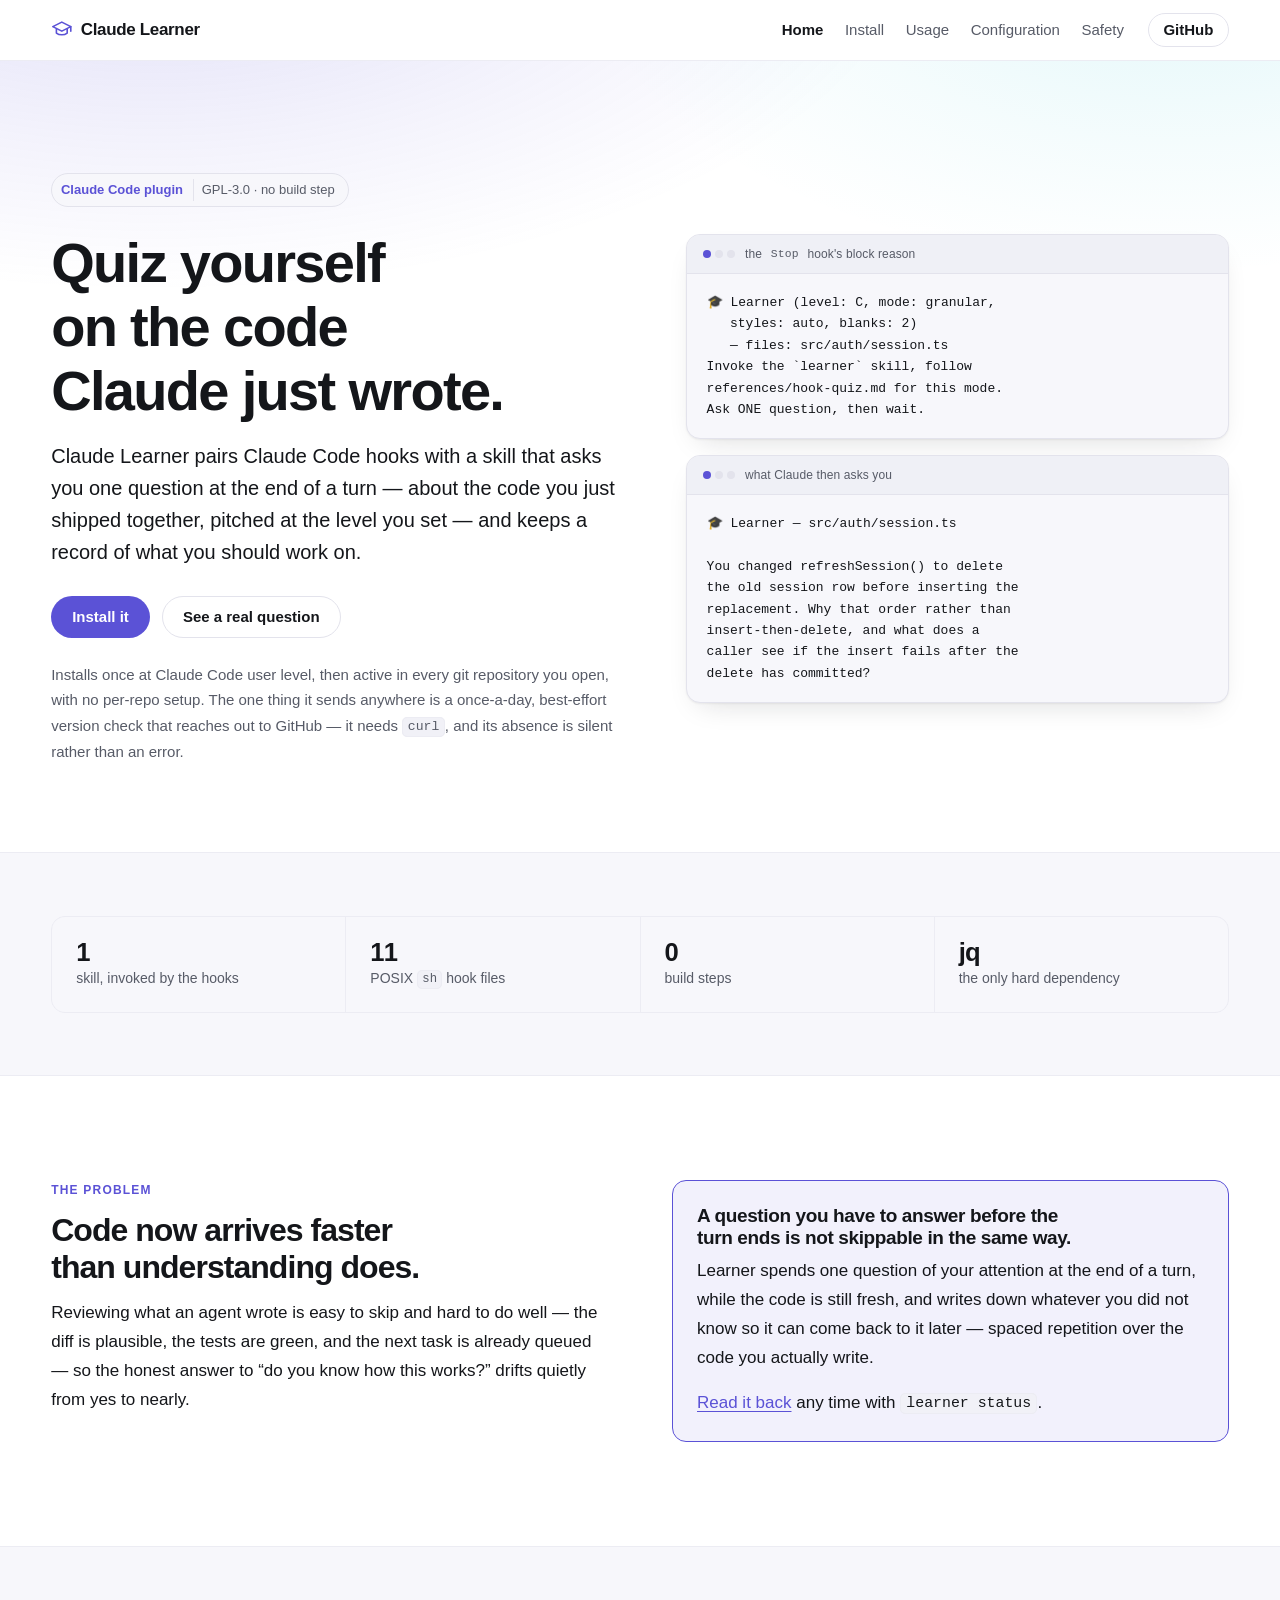
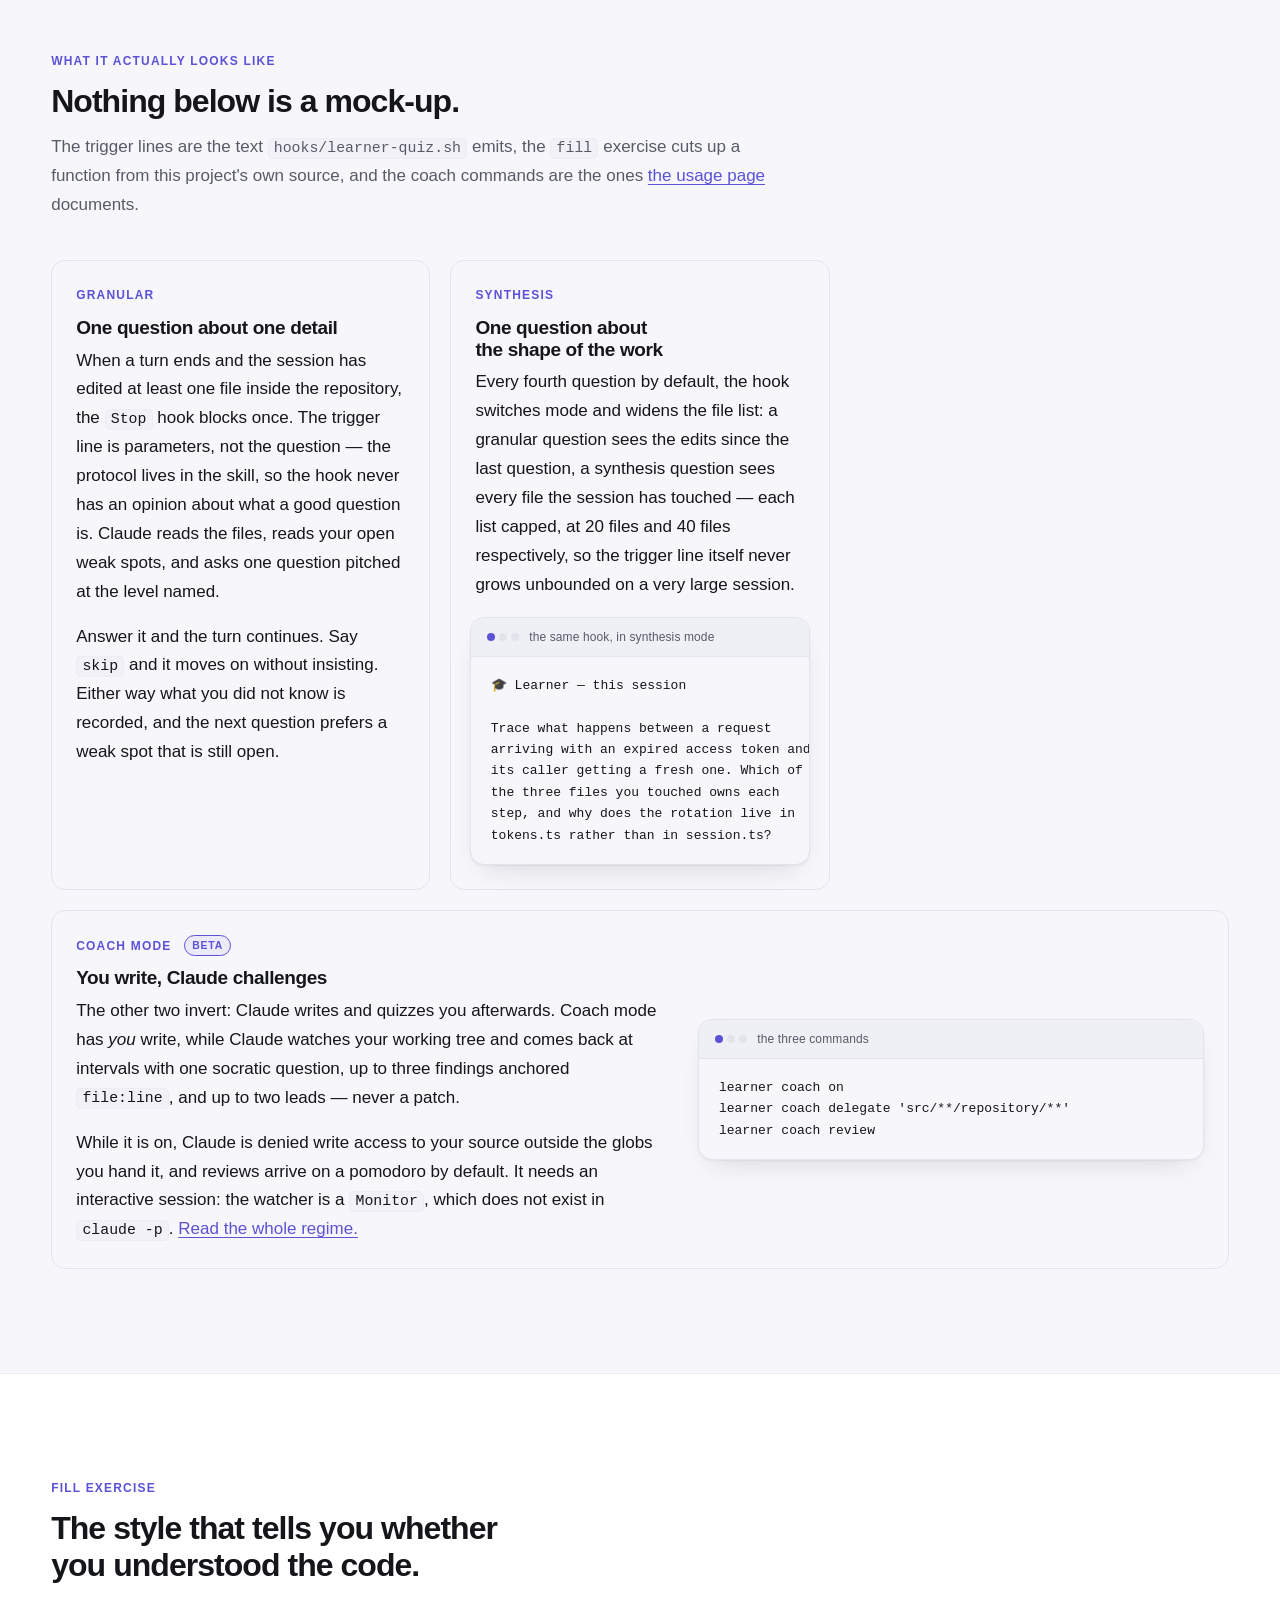
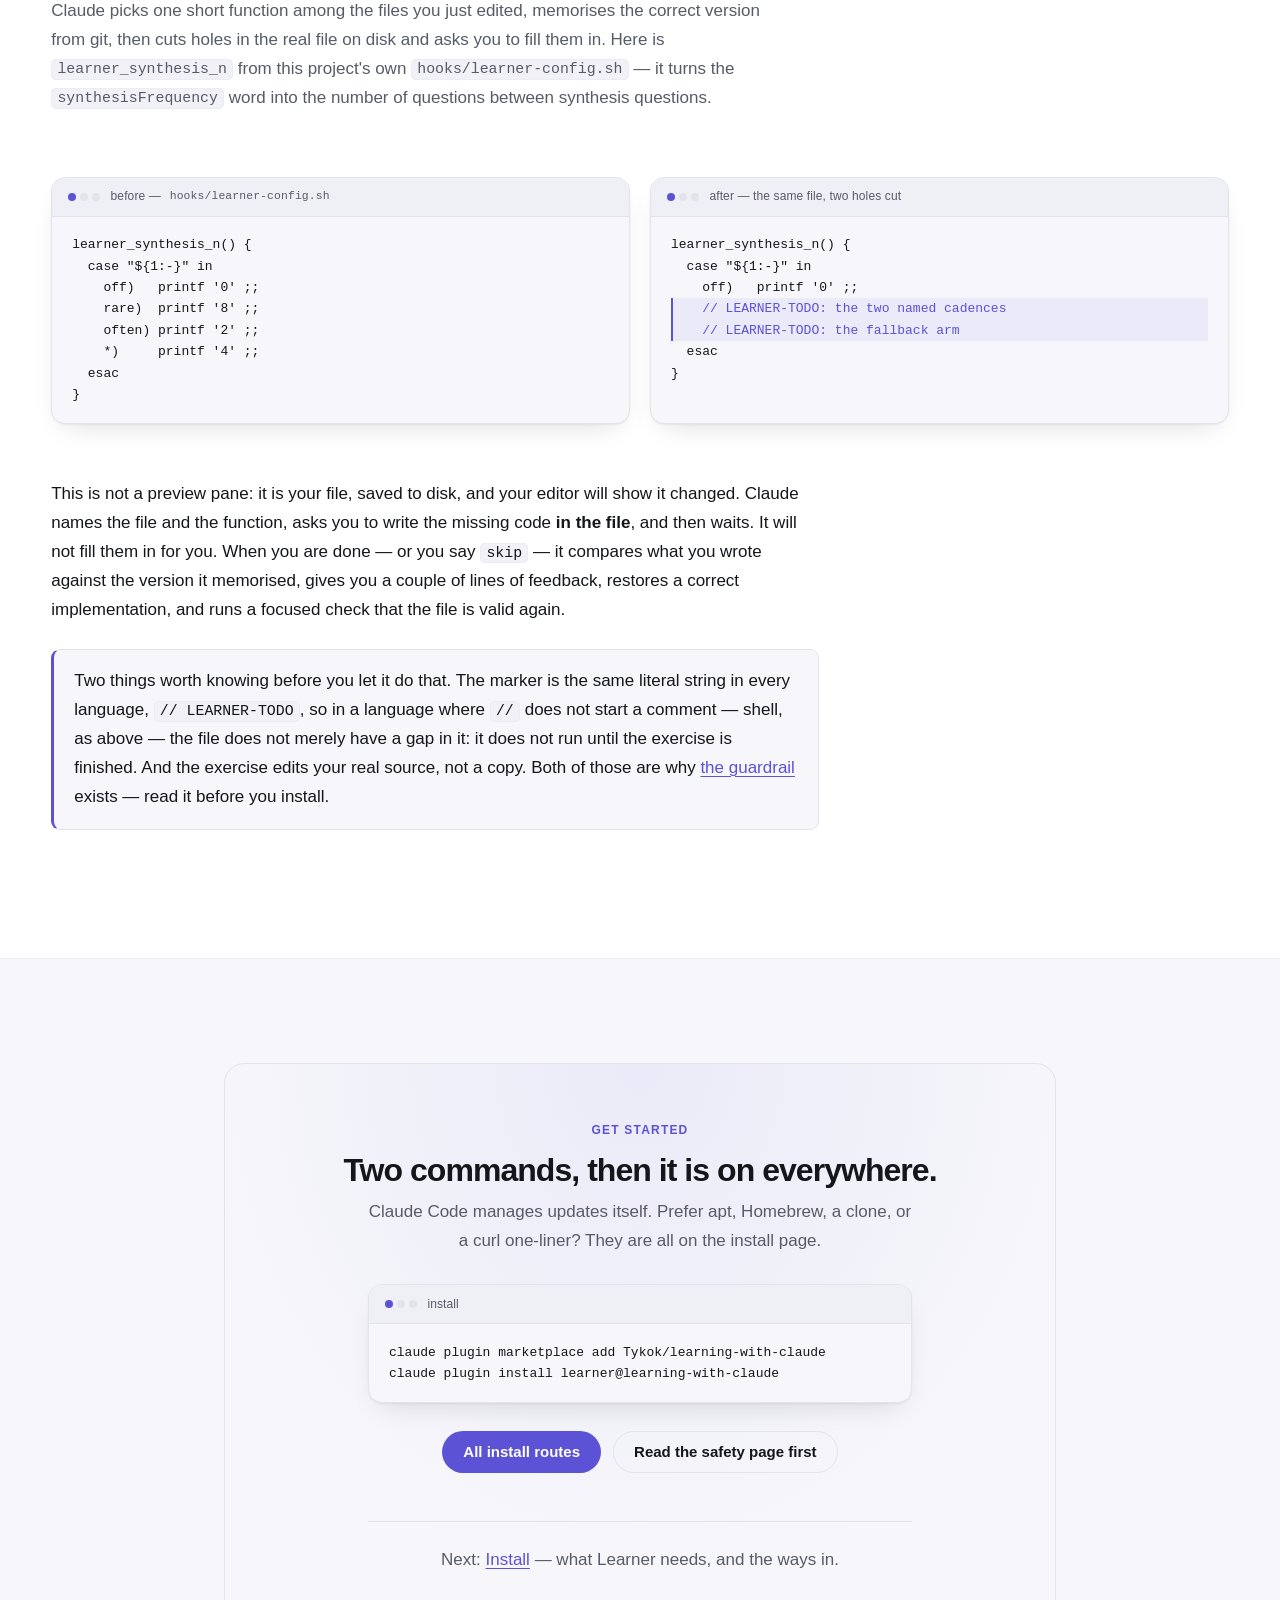
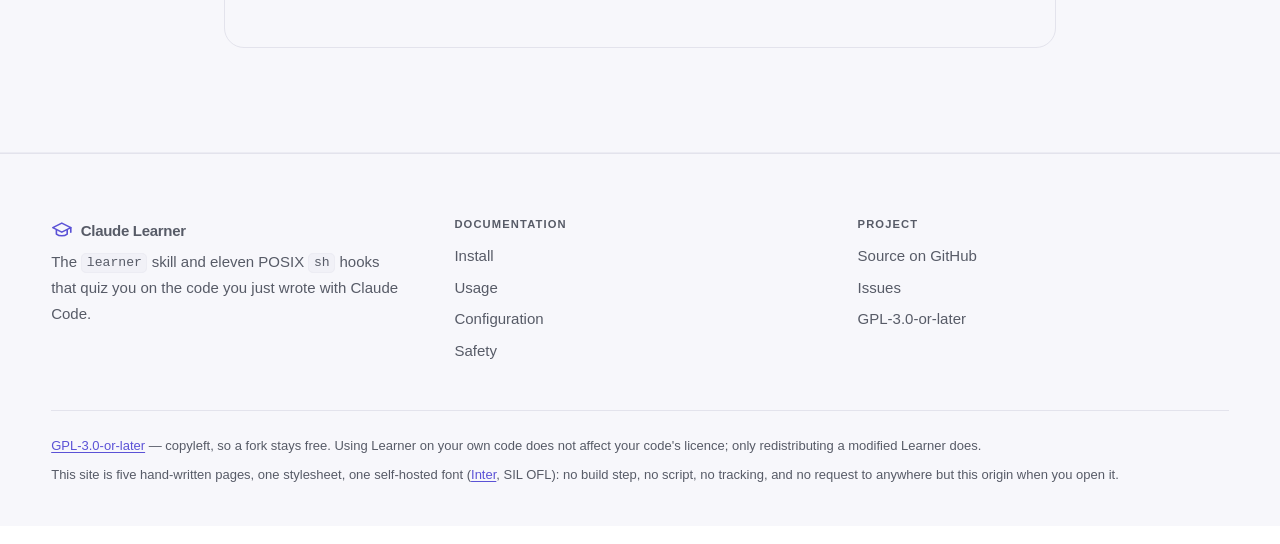
==== docs/index.html @ d0d0e9a1 "refactor(plugin): own plugin root, one skill per subcommand, v0.4.0 The repository was both the mark" ====
<!doctype html>
<html lang="en">
<head>
<meta charset="utf-8">
<meta name="viewport" content="width=device-width, initial-scale=1">
<title>Claude Learner — quiz yourself on the code Claude just wrote</title>
<meta name="description" content="Claude Code hooks and a skill that quiz you on the code they just wrote with you, at your level, and track what to work on.">
<link rel="preload" href="assets/fonts/inter-latin-var.woff2" as="font" type="font/woff2" crossorigin>
<link rel="stylesheet" href="assets/style.css">
</head>
<body>

<a class="skip" href="#main">Skip to content</a>

<header class="site-bar">
  <div class="site-inner">
    <a class="brand" href="index.html">
      <svg viewBox="0 0 24 24" fill="none" stroke="currentColor" stroke-width="1.8" stroke-linecap="round" stroke-linejoin="round" aria-hidden="true">
        <path d="M2 8.5 12 3.5l10 5-10 5z"/>
        <path d="M6 11v4.6c0 0 2.4 1.9 6 1.9s6-1.9 6-1.9V11"/>
        <path d="M22 8.5v5"/>
      </svg>
      Claude Learner
    </a>
    <nav class="site" aria-label="Sections">
      <ul>
        <li><a href="index.html" aria-current="page">Home</a></li>
        <li><a href="install.html">Install</a></li>
        <li><a href="usage.html">Usage</a></li>
        <li><a href="config.html">Configuration</a></li>
        <li><a href="safety.html">Safety</a></li>
      </ul>
      <a class="btn btn-ghost btn-sm" href="https://github.com/Tykok/learning-with-claude">GitHub</a>
    </nav>
  </div>
</header>

<main id="main">

  <section class="hero">
    <div class="hero-grid">
      <div class="hero-copy">
        <p class="pill"><b>Claude Code plugin</b> GPL-3.0 · no build step</p>
        <h1>Quiz yourself on the code Claude just wrote.</h1>
        <p class="lede">Claude Learner pairs Claude Code hooks with a skill that asks you one
        question at the end of a turn — about the code you just shipped together, pitched at
        the level you set — and keeps a record of what you should work on.</p>
        <div class="btn-row">
          <a class="btn btn-primary" href="install.html">Install it</a>
          <a class="btn btn-ghost" href="#looks-like">See a real question</a>
        </div>
        <p class="sub">Installs once at Claude Code user level, then active in every git
        repository you open, with no per-repo setup. The one thing it sends anywhere is a
        once-a-day, best-effort version check that reaches out to GitHub — it needs
        <code>curl</code>, and its absence is silent rather than an error.</p>
      </div>

      <div class="hero-visual">
        <figure>
          <figcaption>the <code>Stop</code> hook's block reason</figcaption>
<pre><code>🎓 Learner (level: C, mode: granular,
   styles: auto, blanks: 2)
   — files: src/auth/session.ts
Invoke the `learner` skill, follow
references/hook-quiz.md for this mode.
Ask ONE question, then wait.</code></pre>
        </figure>
        <figure>
          <figcaption>what Claude then asks you</figcaption>
<pre><code>🎓 Learner — src/auth/session.ts

You changed refreshSession() to delete
the old session row before inserting the
replacement. Why that order rather than
insert-then-delete, and what does a
caller see if the insert fails after the
delete has committed?</code></pre>
        </figure>
      </div>
    </div>
  </section>

  <section class="band band-tight band-alt">
    <ul class="stats">
      <li><b>1</b><span>skill, invoked by the hooks</span></li>
      <li><b>11</b><span>POSIX <code>sh</code> hook files</span></li>
      <li><b>0</b><span>build steps</span></li>
      <li><b>jq</b><span>the only hard dependency</span></li>
    </ul>
  </section>

  <section class="band" id="problem">
    <div class="shell split">
      <div>
        <span class="eyebrow">The problem</span>
        <h2>Code now arrives faster than understanding does.</h2>
        <p>Reviewing what an agent wrote is easy to skip and hard to do well — the diff is
        plausible, the tests are green, and the next task is already queued — so the honest
        answer to “do you know how this works?” drifts quietly from yes to nearly.</p>
      </div>
      <div class="card card-accent">
        <h3>A question you have to answer before the turn ends is not skippable in the same way.</h3>
        <p>Learner spends one question of your attention at the end of a turn, while the code
        is still fresh, and writes down whatever you did not know so it can come back to it
        later — spaced repetition over the code you actually write.</p>
        <p><a href="usage.html#commands">Read it back</a> any time with
        <code>learner status</code>.</p>
      </div>
    </div>
  </section>

  <section class="band band-alt" id="looks-like">
    <div class="shell">
      <div class="section-head">
        <span class="eyebrow">What it actually looks like</span>
        <h2>Nothing below is a mock-up.</h2>
        <p>The trigger lines are the text <code>hooks/learner-quiz.sh</code> emits, the
        <code>fill</code> exercise cuts up a function from this project's own source, and the
        coach commands are the ones <a href="usage.html#coach">the usage page</a>
        documents.</p>
      </div>

      <div class="grid grid-2">
        <div class="card">
          <span class="eyebrow">Granular</span>
          <h3>One question about one detail</h3>
          <p>When a turn ends and the session has edited at least one file inside the
          repository, the <code>Stop</code> hook blocks once. The trigger line is parameters,
          not the question — the protocol lives in the skill, so the hook never has an opinion
          about what a good question is. Claude reads the files, reads your open weak spots,
          and asks one question pitched at the level named.</p>
          <p>Answer it and the turn continues. Say <code>skip</code> and it moves on without
          insisting. Either way what you did not know is recorded, and the next question
          prefers a weak spot that is still open.</p>
        </div>

        <div class="card">
          <span class="eyebrow">Synthesis</span>
          <h3>One question about the shape of the work</h3>
          <p>Every fourth question by default, the hook switches mode and widens the file list:
          a granular question sees the edits since the last question, a synthesis question sees
          every file the session has touched — each list capped, at 20 files and 40 files
          respectively, so the trigger line itself never grows unbounded on a very large
          session.</p>
          <figure>
            <figcaption>the same hook, in synthesis mode</figcaption>
<pre><code>🎓 Learner — this session

Trace what happens between a request
arriving with an expired access token and
its caller getting a fresh one. Which of
the three files you touched owns each
step, and why does the rotation live in
tokens.ts rather than in session.ts?</code></pre>
          </figure>
        </div>

        <div class="card card-wide">
          <div class="inner">
          <div>
          <span class="eyebrow">Coach mode <span class="tag">BETA</span></span>
          <h3>You write, Claude challenges</h3>
          <p>The other two invert: Claude writes and quizzes you afterwards. Coach mode has
          <em>you</em> write, while Claude watches your working tree and comes back at
          intervals with one socratic question, up to three findings anchored
          <code>file:line</code>, and up to two leads — never a patch.</p>
          <p>While it is on, Claude is denied write access to your source outside the globs you
          hand it, and reviews arrive on a pomodoro by default. It needs an interactive
          session: the watcher is a <code>Monitor</code>, which does not exist in
          <code>claude -p</code>. <a href="usage.html#coach">Read the whole regime.</a></p>
          </div>
          <figure>
            <figcaption>the three commands</figcaption>
<pre><code>learner coach on
learner coach delegate 'src/**/repository/**'
learner coach review</code></pre>
          </figure>
          </div>
        </div>
      </div>
    </div>
  </section>

  <section class="band" id="fill">
    <div class="shell">
      <div class="section-head">
        <span class="eyebrow">Fill exercise</span>
        <h2>The style that tells you whether you understood the code.</h2>
        <p>Claude picks one short function among the files you just edited, memorises the
        correct version from git, then cuts holes in the real file on disk and asks you to fill
        them in. Here is <code>learner_synthesis_n</code> from this project's own
        <code>hooks/learner-config.sh</code> — it turns the <code>synthesisFrequency</code>
        word into the number of questions between synthesis questions.</p>
      </div>

      <div class="grid grid-2">
        <figure>
          <figcaption>before — <code>hooks/learner-config.sh</code></figcaption>
<pre><code>learner_synthesis_n() {
  case "${1:-}" in
    off)   printf '0' ;;
    rare)  printf '8' ;;
    often) printf '2' ;;
    *)     printf '4' ;;
  esac
}</code></pre>
        </figure>
        <figure>
          <figcaption>after — the same file, two holes cut</figcaption>
<pre><code>learner_synthesis_n() {
  case "${1:-}" in
    off)   printf '0' ;;
<span class="hl">    // LEARNER-TODO: the two named cadences</span>
<span class="hl">    // LEARNER-TODO: the fallback arm</span>
  esac
}</code></pre>
        </figure>
      </div>

      <div class="prose">
        <p>This is not a preview pane: it is your file, saved to disk, and your editor will show
        it changed. Claude names the file and the function, asks you to write the missing code
        <strong>in the file</strong>, and then waits. It will not fill them in for you. When you
        are done — or you say <code>skip</code> — it compares what you wrote against the version
        it memorised, gives you a couple of lines of feedback, restores a correct
        implementation, and runs a focused check that the file is valid again.</p>

        <div class="note">
          <p>Two things worth knowing before you let it do that. The marker is the same literal
          string in every language, <code>// LEARNER-TODO</code>, so in a language where
          <code>//</code> does not start a comment — shell, as above — the file does not merely
          have a gap in it: it does not run until the exercise is finished. And the exercise
          edits your real source, not a copy. Both of those are why
          <a href="safety.html#guardrail">the guardrail</a> exists — read it before you
          install.</p>
        </div>
      </div>
    </div>
  </section>

  <section class="band band-alt">
    <div class="cta">
      <span class="eyebrow">Get started</span>
      <h2>Two commands, then it is on everywhere.</h2>
      <p>Claude Code manages updates itself. Prefer apt, Homebrew, a clone, or a curl
      one-liner? They are all on the install page.</p>
      <figure>
        <figcaption>install</figcaption>
<pre><code>claude plugin marketplace add Tykok/learning-with-claude
claude plugin install learner@learning-with-claude</code></pre>
      </figure>
      <div class="btn-row">
        <a class="btn btn-primary" href="install.html">All install routes</a>
        <a class="btn btn-ghost" href="safety.html">Read the safety page first</a>
      </div>
      <p class="next">Next: <a href="install.html">Install</a> — what Learner needs, and
      the ways in.</p>
    </div>
  </section>

</main>

<footer class="site-footer">
  <div class="foot-grid">
    <div class="foot-brand">
      <a class="brand" href="index.html">
        <svg viewBox="0 0 24 24" fill="none" stroke="currentColor" stroke-width="1.8" stroke-linecap="round" stroke-linejoin="round" aria-hidden="true">
          <path d="M2 8.5 12 3.5l10 5-10 5z"/>
          <path d="M6 11v4.6c0 0 2.4 1.9 6 1.9s6-1.9 6-1.9V11"/>
          <path d="M22 8.5v5"/>
        </svg>
        Claude Learner
      </a>
      <p>The <code>learner</code> skill and eleven POSIX <code>sh</code> hooks that quiz you on the code you just
      wrote with Claude Code.</p>
    </div>
    <div>
      <h2>Documentation</h2>
      <ul>
        <li><a href="install.html">Install</a></li>
        <li><a href="usage.html">Usage</a></li>
        <li><a href="config.html">Configuration</a></li>
        <li><a href="safety.html">Safety</a></li>
      </ul>
    </div>
    <div>
      <h2>Project</h2>
      <ul>
        <li><a href="https://github.com/Tykok/learning-with-claude">Source on GitHub</a></li>
        <li><a href="https://github.com/Tykok/learning-with-claude/issues">Issues</a></li>
        <li><a href="https://github.com/Tykok/learning-with-claude/blob/main/LICENSE">GPL-3.0-or-later</a></li>
      </ul>
    </div>
  </div>
  <div class="foot-note">
    <p><a href="https://github.com/Tykok/learning-with-claude/blob/main/LICENSE">GPL-3.0-or-later</a>
    — copyleft, so a fork stays free. Using Learner on your own code does not affect your code's
    licence; only redistributing a modified Learner does.</p>
    <p>This site is five hand-written pages, one stylesheet, one self-hosted font
    (<a href="https://github.com/rsms/inter">Inter</a>, SIL OFL): no build step, no script, no tracking, and no request to anywhere but
    this origin when you open it.</p>
  </div>
</footer>

</body>
</html>
---- docs/assets/style.css ----
/* Claude Learner — dark-first product site.
   One stylesheet, no build, no external request. Tokens first, then the
   shared shell (header/footer/buttons), then the landing bands, then the
   documentation pages. Every accent/surface pairing used for text carries
   its measured WCAG contrast ratio in a comment beside it. */

/* --- font ------------------------------------------------------------------ */
/* Inter, variable, latin subset, self-hosted next to this file: the page still
   makes no request to anywhere but its own origin. Licence in fonts/inter-OFL.txt. */
@font-face {
  font-family: "Inter var";
  font-style: normal;
  font-weight: 100 900;
  font-display: swap;
  src: url("fonts/inter-latin-var.woff2") format("woff2");
  unicode-range: U+0000-00FF, U+0131, U+0152-0153, U+02BB-02BC, U+02C6, U+02DA,
    U+02DC, U+0304, U+0308, U+0329, U+2000-206F, U+20AC, U+2122, U+2191, U+2193,
    U+2212, U+2215, U+FEFF, U+FFFD;
}

/* --- tokens ---------------------------------------------------------------- */

:root {
  color-scheme: dark light;

  --bg: #0a0a16;
  --surface: #14141f;
  --surface-2: #1b1b29;
  --code-bg: #101019;
  --rule: #262636;
  --rule-soft: #1e1e2c;

  --fg: #e8e8f0;
  --muted: #9b9bae;          /* 7.20:1 on --bg, 6.23:1 on --surface-2 */

  --accent: #8b84ff;         /* button fill; --accent-fg on it is 6.41:1 */
  --accent-fg: #0a0a16;
  --accent-text: #a8a2ff;    /* 8.69:1 on --bg, 8.07:1 on --surface, 7.51:1 on --surface-2 */
  --accent-line: #6c63ff;    /* borders, rings, glows — no contrast minimum */
  --accent-wash: rgba(108, 99, 255, 0.13);

  --shadow: 0 1px 2px rgba(0, 0, 0, 0.4), 0 12px 32px -12px rgba(0, 0, 0, 0.7);
  --radius: 14px;
  --radius-sm: 9px;

  --mono: ui-monospace, SFMono-Regular, Menlo, Consolas, "Liberation Mono", monospace;
  --sans: "Inter var", -apple-system, BlinkMacSystemFont, "Segoe UI", Roboto,
    "Helvetica Neue", Arial, "Noto Sans", sans-serif;

  --shell: 108rem;     /* full-width band content */
  --measure: 48rem;    /* prose column, ~72 characters at the base size */
  /* One gutter for the whole site: 1.25rem on a phone, growing with the
     viewport, capped so a very wide screen keeps a margin rather than
     running the content into the bezel. */
  --gutter: clamp(1.25rem, 4vw, 5rem);
  --header-h: 3.75rem;
}

@media (prefers-color-scheme: light) {
  :root {
    --bg: #ffffff;
    --surface: #f7f7fb;
    --surface-2: #eff0f6;
    --code-bg: #f1f1f7;
    --rule: #e3e3ec;
    --rule-soft: #ececf3;

    --fg: #14161a;
    --muted: #575b67;        /* 6.78:1 on --bg, 5.96:1 on --surface-2 */

    --accent: #5b52d6;       /* white on it is 5.80:1 */
    --accent-fg: #ffffff;
    --accent-text: #5b52d6;  /* 5.80:1 on --bg, 5.42:1 on --surface, 5.10:1 on --surface-2 */
    --accent-line: #5b52d6;
    --accent-wash: rgba(91, 82, 214, 0.08);

    --shadow: 0 1px 2px rgba(20, 22, 26, 0.05), 0 12px 28px -14px rgba(20, 22, 26, 0.18);
  }
}

/* --- base ------------------------------------------------------------------ */

*, *::before, *::after { box-sizing: border-box; }

html {
  -webkit-text-size-adjust: 100%;
  text-size-adjust: 100%;
  scroll-behavior: smooth;
}
@media (prefers-reduced-motion: reduce) {
  html { scroll-behavior: auto; }
  *, *::before, *::after {
    animation-duration: 0.001ms !important;
    transition-duration: 0.001ms !important;
  }
}

body {
  margin: 0;
  background: var(--bg);
  color: var(--fg);
  font-family: var(--sans);
  font-size: 1.0625rem;
  line-height: 1.7;
  font-feature-settings: "cv05" 1, "ss03" 1;
  -webkit-font-smoothing: antialiased;
  text-rendering: optimizeLegibility;
  overflow-wrap: break-word;
}

::selection { background: color-mix(in srgb, var(--accent-line) 35%, transparent); }

img, svg { max-width: 100%; }

:focus-visible {
  outline: 2px solid var(--accent-line);
  outline-offset: 3px;
  border-radius: 3px;
}

.skip {
  position: absolute;
  left: -9999px;
  top: 0;
  z-index: 100;
  background: var(--accent);
  color: var(--accent-fg);
  padding: 0.6rem 1rem;
  border-radius: 0 0 var(--radius-sm) 0;
  font-weight: 600;
  text-decoration: none;
}
.skip:focus { left: 0; }

/* --- type scale ------------------------------------------------------------ */

h1, h2, h3, h4 {
  font-weight: 650;
  line-height: 1.15;
  letter-spacing: -0.03em;
  text-wrap: balance;
}
h1 { font-size: clamp(2.1rem, 1.4rem + 3.2vw, 3.5rem); margin: 0 0 1rem; }
h2 { font-size: clamp(1.5rem, 1.25rem + 1.1vw, 2rem); margin: 0 0 0.85rem; }
h3 { font-size: 1.1875rem; letter-spacing: -0.02em; margin: 0 0 0.5rem; }

p, ul, ol, dl { margin: 0 0 1rem; }
li { margin-bottom: 0.35rem; }
li > p { margin-bottom: 0.35rem; }
ul, ol { padding-left: 1.4rem; }
strong, b { font-weight: 640; }

.lede {
  font-size: clamp(1.0625rem, 1rem + 0.45vw, 1.25rem);
  line-height: 1.6;
  margin: 0 0 1rem;
}
.sub { color: var(--muted); margin: 0 0 1.8rem; }

.eyebrow {
  display: block;
  font-size: 0.75rem;
  font-weight: 640;
  letter-spacing: 0.1em;
  text-transform: uppercase;
  color: var(--accent-text);
  margin: 0 0 0.7rem;
}

/* --- links ----------------------------------------------------------------- */

a { color: var(--accent-text); text-decoration-thickness: 1px; text-underline-offset: 0.18em; }
a:hover { text-decoration-thickness: 2px; }

/* --- code ------------------------------------------------------------------ */

code {
  font-family: var(--mono);
  font-size: 0.875em;
  background: var(--code-bg);
  border: 1px solid var(--rule-soft);
  border-radius: 5px;
  padding: 0.1em 0.35em;
}
pre {
  margin: 0;
  padding: 1.1rem 1.25rem;
  overflow-x: auto;
  background: var(--code-bg);
  font-size: 0.8125rem;
  line-height: 1.65;
  tab-size: 2;
}
pre code {
  background: none;
  border: 0;
  padding: 0;
  font-size: inherit;
  white-space: pre;
}
.hl {
  display: inline-block;
  width: 100%;
  background: var(--accent-wash);
  box-shadow: inset 2px 0 0 var(--accent-line);
  color: var(--accent-text);
}

/* --- cards & figures -------------------------------------------------------- */
/* A <figure> anywhere on the site renders as a terminal card: the caption is
   its title bar, the <pre> its body. The documentation pages get the landing
   page's treatment for free. */

figure {
  margin: 1.5rem 0;
  border: 1px solid var(--rule);
  border-radius: var(--radius);
  background: var(--surface);
  box-shadow: var(--shadow);
  overflow: hidden;
}
figcaption {
  display: flex;
  align-items: center;
  gap: 0.55rem;
  padding: 0.55rem 1rem;
  border-bottom: 1px solid var(--rule);
  background: var(--surface-2);
  color: var(--muted);
  font-size: 0.75rem;
  letter-spacing: 0.01em;
}
figcaption::before {
  content: "";
  flex: none;
  width: 0.5rem;
  height: 0.5rem;
  border-radius: 50%;
  background: var(--accent-line);
  box-shadow: 0.75rem 0 0 var(--rule), 1.5rem 0 0 var(--rule);
  margin-right: 1.6rem;
}
figcaption code { background: none; border: 0; padding: 0; font-size: 0.95em; }
figure pre { background: transparent; }

.card {
  border: 1px solid var(--rule);
  border-radius: var(--radius);
  background: var(--surface);
  padding: 1.5rem;
}
.card > :last-child { margin-bottom: 0; }
.card figure { margin: 1.1rem -0.35rem 0; }
.card-accent { border-color: var(--accent-line); background: var(--accent-wash); }

.note {
  border: 1px solid var(--rule);
  border-left: 3px solid var(--accent-line);
  border-radius: var(--radius-sm);
  background: var(--surface);
  padding: 1.1rem 1.25rem;
  margin: 1.5rem 0;
}
.note > :last-child { margin-bottom: 0; }

/* --- buttons ---------------------------------------------------------------- */

.btn {
  display: inline-flex;
  align-items: center;
  gap: 0.45rem;
  padding: 0.68rem 1.25rem;
  border: 1px solid transparent;
  border-radius: 999px;
  font: inherit;
  font-size: 0.9375rem;
  font-weight: 600;
  line-height: 1.2;
  text-decoration: none;
  cursor: pointer;
  transition: transform 0.15s ease, background-color 0.15s ease, border-color 0.15s ease;
}
.btn:hover { transform: translateY(-1px); text-decoration: none; }
.btn-primary { background: var(--accent); color: var(--accent-fg); }
.btn-primary:hover { background: color-mix(in srgb, var(--accent) 88%, var(--fg)); }
.btn-ghost {
  background: transparent;
  color: var(--fg);
  border-color: var(--rule);
}
.btn-ghost:hover { border-color: var(--accent-line); background: var(--accent-wash); }
.btn-sm { padding: 0.42rem 0.9rem; font-size: 0.875rem; }
.btn-row { display: flex; flex-wrap: wrap; gap: 0.75rem; margin: 1.75rem 0 0; }

.pill {
  display: inline-flex;
  align-items: center;
  gap: 0.5rem;
  padding: 0.3rem 0.85rem 0.3rem 0.55rem;
  border: 1px solid var(--rule);
  border-radius: 999px;
  background: var(--surface);
  color: var(--muted);
  font-size: 0.8125rem;
  margin: 0 0 1.5rem;
}
.tag {
  display: inline-block;
  margin-left: 0.5rem;
  padding: 0.05rem 0.45rem;
  border: 1px solid var(--accent-line);
  border-radius: 999px;
  background: var(--accent-wash);
  color: var(--accent-text);
  font-size: 0.65rem;
  font-weight: 640;
  letter-spacing: 0.08em;
  vertical-align: 0.08em;
}
.pill b {
  color: var(--accent-text);
  font-weight: 640;
  border-right: 1px solid var(--rule);
  padding-right: 0.6rem;
}

/* --- header ----------------------------------------------------------------- */

.site-bar {
  position: sticky;
  top: 0;
  z-index: 50;
  background: color-mix(in srgb, var(--bg) 82%, transparent);
  backdrop-filter: saturate(160%) blur(12px);
  -webkit-backdrop-filter: saturate(160%) blur(12px);
  border-bottom: 1px solid var(--rule-soft);
}
.site-inner {
  max-width: calc(var(--shell) + 2 * var(--gutter));
  margin: 0 auto;
  min-height: var(--header-h);
  padding: 0 var(--gutter);
  display: flex;
  align-items: center;
  gap: 1.5rem;
}
.brand {
  display: inline-flex;
  align-items: center;
  gap: 0.5rem;
  flex: none;
  color: var(--fg);
  font-weight: 640;
  letter-spacing: -0.02em;
  text-decoration: none;
}
.brand svg { width: 1.35rem; height: 1.35rem; color: var(--accent-line); }
.site { display: flex; align-items: center; gap: 1.5rem; margin-left: auto; min-width: 0; }
.site ul {
  display: flex;
  gap: 1.35rem;
  list-style: none;
  margin: 0;
  padding: 0;
  overflow-x: auto;
  scrollbar-width: none;
  -ms-overflow-style: none;
}
.site ul::-webkit-scrollbar { display: none; }
.site li { margin: 0; flex: none; }
.site a {
  color: var(--muted);
  font-size: 0.9375rem;
  text-decoration: none;
  white-space: nowrap;
}
.site a:hover { color: var(--fg); }
.site [aria-current="page"] { color: var(--fg); font-weight: 600; }
.site .btn { flex: none; color: var(--fg); }

@media (max-width: 46rem) {
  .site-inner { flex-wrap: wrap; gap: 0.5rem 1rem; padding-bottom: 0.5rem; }
  .site { width: 100%; margin-left: 0; gap: 0.75rem; }
  .site ul { padding-bottom: 0.15rem; }
  .site > .btn { display: none; }
}

/* --- bands & shells ---------------------------------------------------------- */

.band { padding: clamp(3.5rem, 2rem + 6vw, 6.5rem) var(--gutter); }
.band-alt { background: var(--surface); border-block: 1px solid var(--rule-soft); }
.band-tight { padding-block: clamp(2.5rem, 1.5rem + 3vw, 4rem); }
.shell { max-width: var(--shell); margin: 0 auto; }
.prose { max-width: var(--measure); }
/* The shell is allowed to be very wide; a line of prose is not. Anything that
   is read rather than scanned keeps its own measure inside it. */
.card p, .card li, .split > div > p, .cta p, .foot-brand p { max-width: 42rem; }
.section-head { max-width: 46rem; margin: 0 0 2.5rem; }
.section-head > :last-child { margin-bottom: 0; }
.section-head p { color: var(--muted); }

/* --- hero -------------------------------------------------------------------- */

/* Two soft colour fields behind the hero, painted straight onto its
   background. An earlier version used blurred pseudo-elements, which WebKit
   clips to the element box and leaves a hard rectangular edge; a radial
   gradient has no filter to clip and costs nothing to paint. */
.hero {
  padding: clamp(3.5rem, 2rem + 7vw, 7rem) var(--gutter) clamp(3rem, 2rem + 5vw, 5.5rem);
  /* Offsets in rem, not per cent: a percentage is read against the hero's own
     height, so the wash slid up and cut off hard once the hero stacked on a
     phone. Three stops rather than two keep the falloff soft. */
  background:
    radial-gradient(62rem 30rem at 12% -9rem,
      color-mix(in srgb, var(--accent-line) 55%, transparent),
      color-mix(in srgb, var(--accent-line) 16%, transparent) 48%,
      transparent 78%),
    radial-gradient(48rem 26rem at 92% -7rem,
      color-mix(in srgb, #35c8d8 32%, transparent),
      color-mix(in srgb, #35c8d8 10%, transparent) 48%,
      transparent 78%);
}
@media (prefers-color-scheme: light) {
  .hero {
    background:
      radial-gradient(62rem 30rem at 12% -9rem,
        color-mix(in srgb, var(--accent-line) 20%, transparent),
        color-mix(in srgb, var(--accent-line) 7%, transparent) 48%,
        transparent 78%),
      radial-gradient(48rem 26rem at 92% -7rem,
        color-mix(in srgb, #35c8d8 15%, transparent),
        color-mix(in srgb, #35c8d8 5%, transparent) 48%,
        transparent 78%);
  }
}
.hero-grid {
  max-width: var(--shell);
  margin: 0 auto;
  display: grid;
  gap: clamp(2.5rem, 1rem + 5vw, 4rem);
  align-items: center;
  grid-template-columns: minmax(0, 1fr);
}
@media (min-width: 62rem) {
  .hero-grid { grid-template-columns: minmax(0, 1.05fr) minmax(0, 1fr); }
}
@media (min-width: 100rem) {
  .hero-grid { grid-template-columns: minmax(0, 1fr) minmax(0, 1.1fr); }
}
.hero-copy { max-width: 40rem; }
.hero-copy .lede { color: var(--fg); }
.hero-copy .sub { font-size: 0.9375rem; margin: 1.5rem 0 0; }
.hero-visual figure { margin: 0; }
.hero-visual figure + figure { margin-top: 1rem; }

/* --- stat strip ---------------------------------------------------------------- */

.stats {
  max-width: var(--shell);
  margin: 0 auto;
  list-style: none;
  padding: 0;
  display: grid;
  gap: 1px;
  grid-template-columns: repeat(auto-fit, minmax(11rem, 1fr));
  background: var(--rule-soft);
  border: 1px solid var(--rule-soft);
  border-radius: var(--radius);
  overflow: hidden;
}
.stats li { margin: 0; padding: 1.35rem 1.5rem; background: var(--bg); }
.band-alt .stats li { background: var(--surface); }
.stats b {
  display: block;
  font-size: 1.6rem;
  font-weight: 650;
  letter-spacing: -0.03em;
  line-height: 1.1;
  color: var(--fg);
}
.stats span { display: block; color: var(--muted); font-size: 0.875rem; }

/* --- grids ---------------------------------------------------------------------- */

.grid { display: grid; gap: 1.25rem; }
.grid-2 { grid-template-columns: repeat(auto-fit, minmax(min(100%, 22rem), 1fr)); }
.grid + .prose { margin-top: 2rem; }
/* A third dense card would squeeze the row to three cramped columns, so the
   newest mode takes a full-width row of its own and splits internally. */
.card-wide { grid-column: 1 / -1; }
.card-wide .inner {
  display: grid;
  gap: clamp(1.25rem, 1rem + 2vw, 2.5rem);
  grid-template-columns: minmax(0, 1fr);
  align-items: center;
}
@media (min-width: 58rem) {
  .card-wide .inner { grid-template-columns: minmax(0, 1.15fr) minmax(0, 1fr); }
}
.card-wide .inner > div > :last-child { margin-bottom: 0; }
.card-wide figure { margin: 0; }

.split {
  display: grid;
  gap: clamp(2rem, 1rem + 4vw, 4rem);
  grid-template-columns: minmax(0, 1fr);
  align-items: start;
}
@media (min-width: 58rem) {
  .grid + .prose { margin-top: 2rem; }
/* A third dense card would squeeze the row to three cramped columns, so the
   newest mode takes a full-width row of its own and splits internally. */
.card-wide { grid-column: 1 / -1; }
.card-wide .inner {
  display: grid;
  gap: clamp(1.25rem, 1rem + 2vw, 2.5rem);
  grid-template-columns: minmax(0, 1fr);
  align-items: center;
}
@media (min-width: 58rem) {
  .card-wide .inner { grid-template-columns: minmax(0, 1.15fr) minmax(0, 1fr); }
}
.card-wide .inner > div > :last-child { margin-bottom: 0; }
.card-wide figure { margin: 0; }

.split { grid-template-columns: minmax(0, 1fr) minmax(0, 1fr); }
}

/* --- CTA band --------------------------------------------------------------------- */

.cta {
  max-width: 52rem;
  margin: 0 auto;
  text-align: center;
  border: 1px solid var(--rule);
  border-radius: calc(var(--radius) + 6px);
  background:
    radial-gradient(80% 130% at 50% 0%, var(--accent-wash), transparent 70%),
    var(--surface);
  padding: clamp(2.25rem, 1.5rem + 3vw, 3.5rem) clamp(1.25rem, 1rem + 2vw, 3rem);
}
.cta h2 { margin-bottom: 0.6rem; }
.cta p { color: var(--muted); max-width: 34rem; margin-inline: auto; }
.cta .btn-row { justify-content: center; }
/* The band centres its text; a command block inside it must not inherit that. */
.cta figure { max-width: 34rem; margin: 1.75rem auto 0; text-align: left; }

.cta + .next {
  max-width: 52rem;
  margin: 1.75rem auto 0;
  padding-top: 0;
  border-top: 0;
  text-align: center;
}

/* --- documentation pages ------------------------------------------------------------ */

/* Scoped to .doc on purpose: the landing page's <main> holds full-width bands
   and must not inherit a reading measure. */
main.doc {
  max-width: calc(var(--measure) + 2 * var(--gutter));
  margin: 0 auto;
  padding: 3rem var(--gutter) 4rem;
}
main.doc h2 {
  margin: 3.25rem 0 1rem;
  padding-top: 1.9rem;
  border-top: 1px solid var(--rule);
  font-size: 1.45rem;
}
main.doc h3 { margin: 2.25rem 0 0.6rem; }
main.doc h1 { font-size: clamp(1.9rem, 1.5rem + 2.2vw, 2.6rem); }
:target { scroll-margin-top: calc(var(--header-h) + 1.5rem); }

/* A page that ships a table of contents becomes two columns on a wide screen:
   the list parks itself in the margin and follows you down the page. */
@media (min-width: 72rem) {
  /* The extra width is granted only once the sidebar actually forms. Below the
     breakpoint the page keeps the plain reading measure rather than stretching
     its lines across the space the sidebar would have used. */
  main.doc:has(nav.toc) {
    max-width: calc(var(--measure) + 17rem + 2 * var(--gutter));
    display: grid;
    grid-template-columns: minmax(0, var(--measure)) 13rem;
    column-gap: 4rem;
    align-items: start;
  }
  main.doc:has(nav.toc) > * { grid-column: 1; }
  main.doc > nav.toc {
    grid-column: 2;
    grid-row: 1 / span 99;
    position: sticky;
    top: calc(var(--header-h) + 2rem);
    margin: 0.5rem 0 0;
    padding: 0;
    border: 0;
    background: none;
  }
}
.toc {
  margin: 2rem 0;
  padding: 1.1rem 1.25rem;
  border: 1px solid var(--rule);
  border-radius: var(--radius);
  background: var(--surface);
  font-size: 0.9rem;
}
.toc .toc-title {
  font-size: 0.7rem;
  font-weight: 640;
  letter-spacing: 0.1em;
  text-transform: uppercase;
  color: var(--muted);
  margin: 0 0 0.6rem;
  padding: 0;
  border: 0;
}
.toc ol { list-style: none; margin: 0; padding: 0; }
.toc li { margin: 0 0 0.35rem; }
.toc li:last-child { margin-bottom: 0; }
.toc a { color: var(--muted); text-decoration: none; }
.toc a:hover { color: var(--accent-text); }

.next {
  margin-top: 3rem;
  padding-top: 1.5rem;
  border-top: 1px solid var(--rule);
  color: var(--muted);
}

/* --- tables ---------------------------------------------------------------------- */

.scroll { overflow-x: auto; margin: 1.5rem 0; }
@media (min-width: 76rem) {
  main.doc > .scroll,
  main.doc > figure {
    --bleed: 3rem;
    width: calc(100% + 2 * var(--bleed));
    margin-inline: calc(-1 * var(--bleed));
  }
  main.doc:has(nav.toc) > .scroll,
  main.doc:has(nav.toc) > figure { --bleed: 0rem; }
}
table {
  border-collapse: collapse;
  width: 100%;
  font-size: 0.9375rem;
}
th, td {
  text-align: left;
  vertical-align: top;
  padding: 0.65rem 0.9rem;
  border-bottom: 1px solid var(--rule);
}
th {
  font-size: 0.75rem;
  font-weight: 640;
  letter-spacing: 0.08em;
  text-transform: uppercase;
  color: var(--muted);
  border-bottom-color: var(--rule);
  white-space: nowrap;
}
tbody tr:last-child td { border-bottom: 0; }
td code { white-space: nowrap; }
td.wrap code { white-space: normal; }

/* Groups two rulesets of coach* keys apart: the pomodoro-cadence keys (read
   regardless of coachCadence) from the threshold-only keys below them, the
   same split the spec's own config table draws with its "threshold only"
   suffix — carried here into an actual visual seam rather than prose alone. */
tbody + tbody { border-top: 2px solid var(--rule); }
tbody.group-coach-threshold td { background: var(--surface-2); }

dt { font-weight: 640; margin-top: 1.25rem; }
dl > dt:first-child { margin-top: 0; }
dd { margin: 0.25rem 0 0; color: var(--muted); }

/* --- footer ------------------------------------------------------------------------ */

.site-footer {
  border-top: 1px solid var(--rule);
  background: var(--surface);
  padding: clamp(2.5rem, 2rem + 3vw, 4rem) var(--gutter) 2.5rem;
  font-size: 0.9375rem;
}
.foot-grid {
  max-width: var(--shell);
  margin: 0 auto;
  display: grid;
  gap: 2rem;
  grid-template-columns: repeat(auto-fit, minmax(min(100%, 14rem), 1fr));
}
.foot-grid h2 {
  font-size: 0.7rem;
  font-weight: 640;
  letter-spacing: 0.1em;
  text-transform: uppercase;
  color: var(--muted);
  margin: 0 0 0.75rem;
}
.foot-grid ul { list-style: none; margin: 0; padding: 0; }
.foot-grid li { margin: 0 0 0.4rem; }
.foot-grid a { color: var(--muted); text-decoration: none; }
.foot-grid a:hover { color: var(--fg); }
.foot-brand p { color: var(--muted); max-width: 22rem; }
.foot-note {
  max-width: var(--shell);
  margin: 2.5rem auto 0;
  padding-top: 1.5rem;
  border-top: 1px solid var(--rule);
  color: var(--muted);
  font-size: 0.8125rem;
}
.foot-note p { margin: 0 0 0.4rem; }
.foot-note p:last-child { margin: 0; }
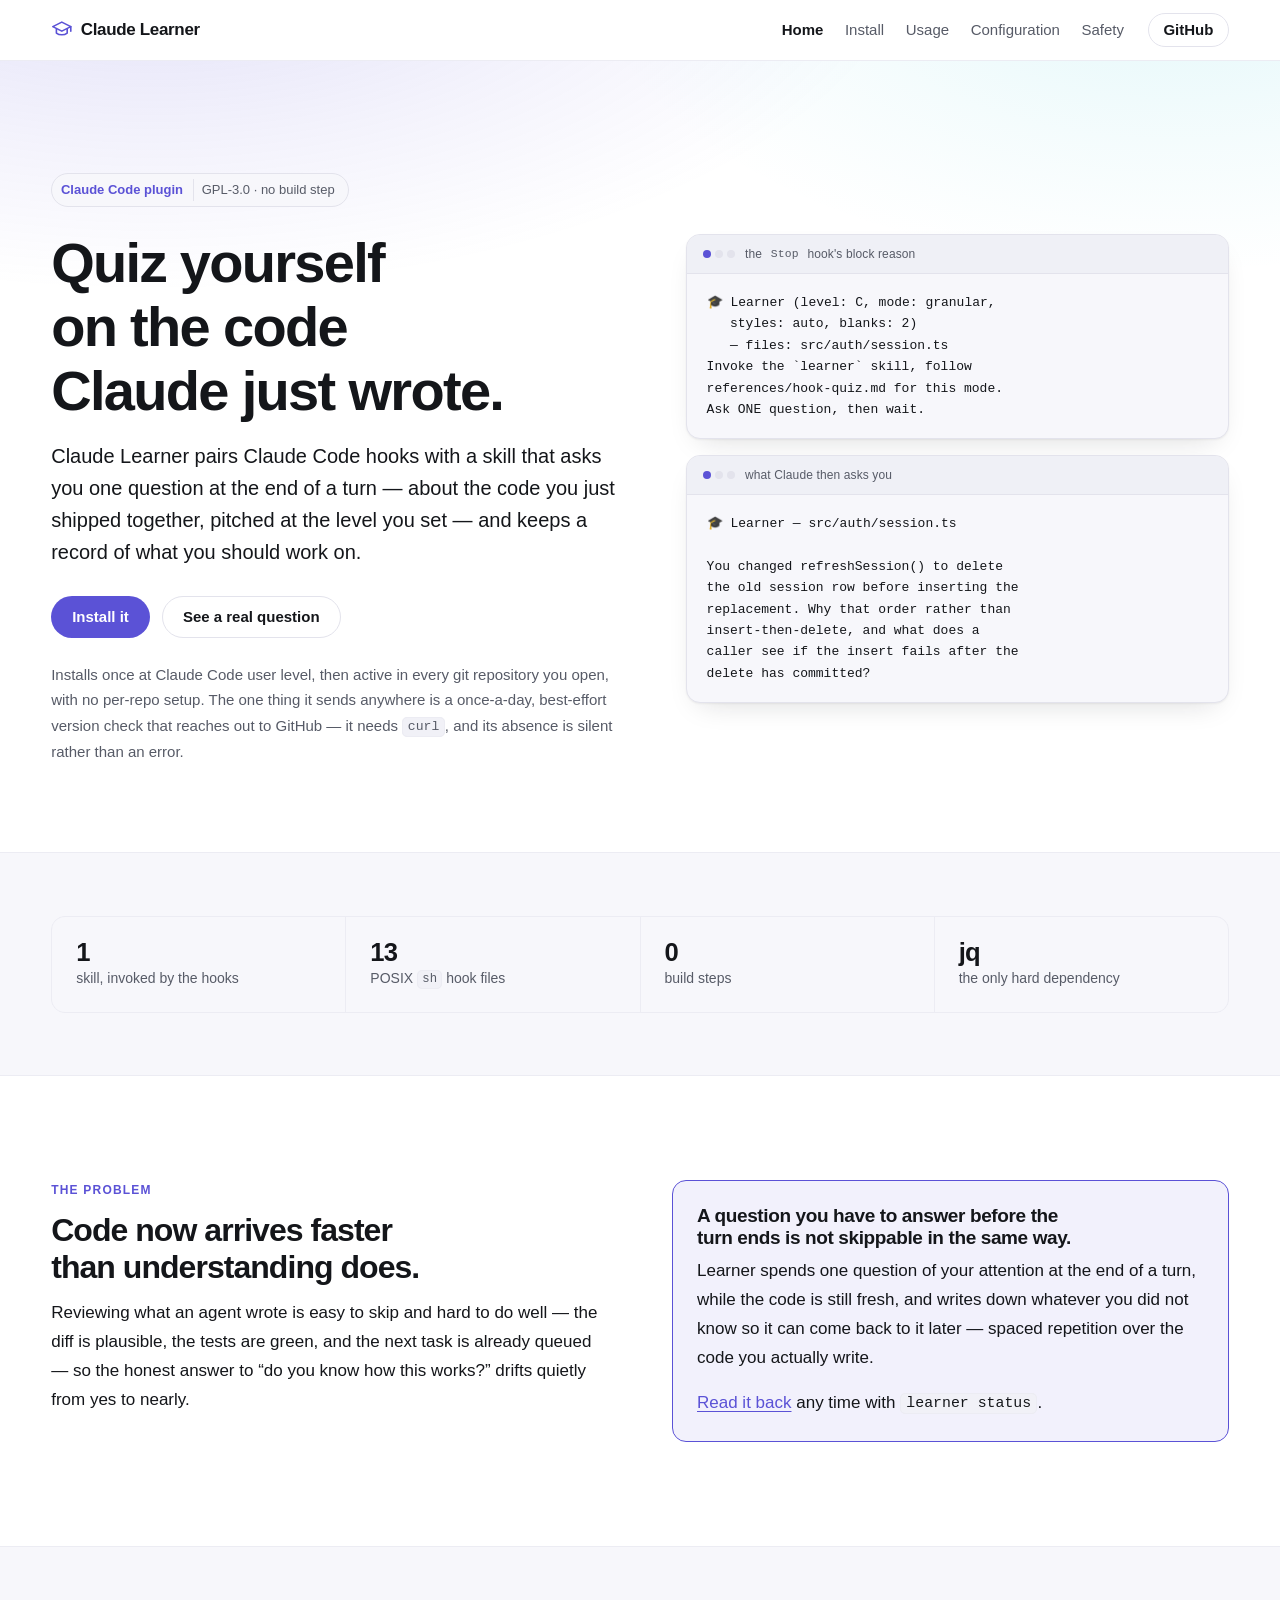
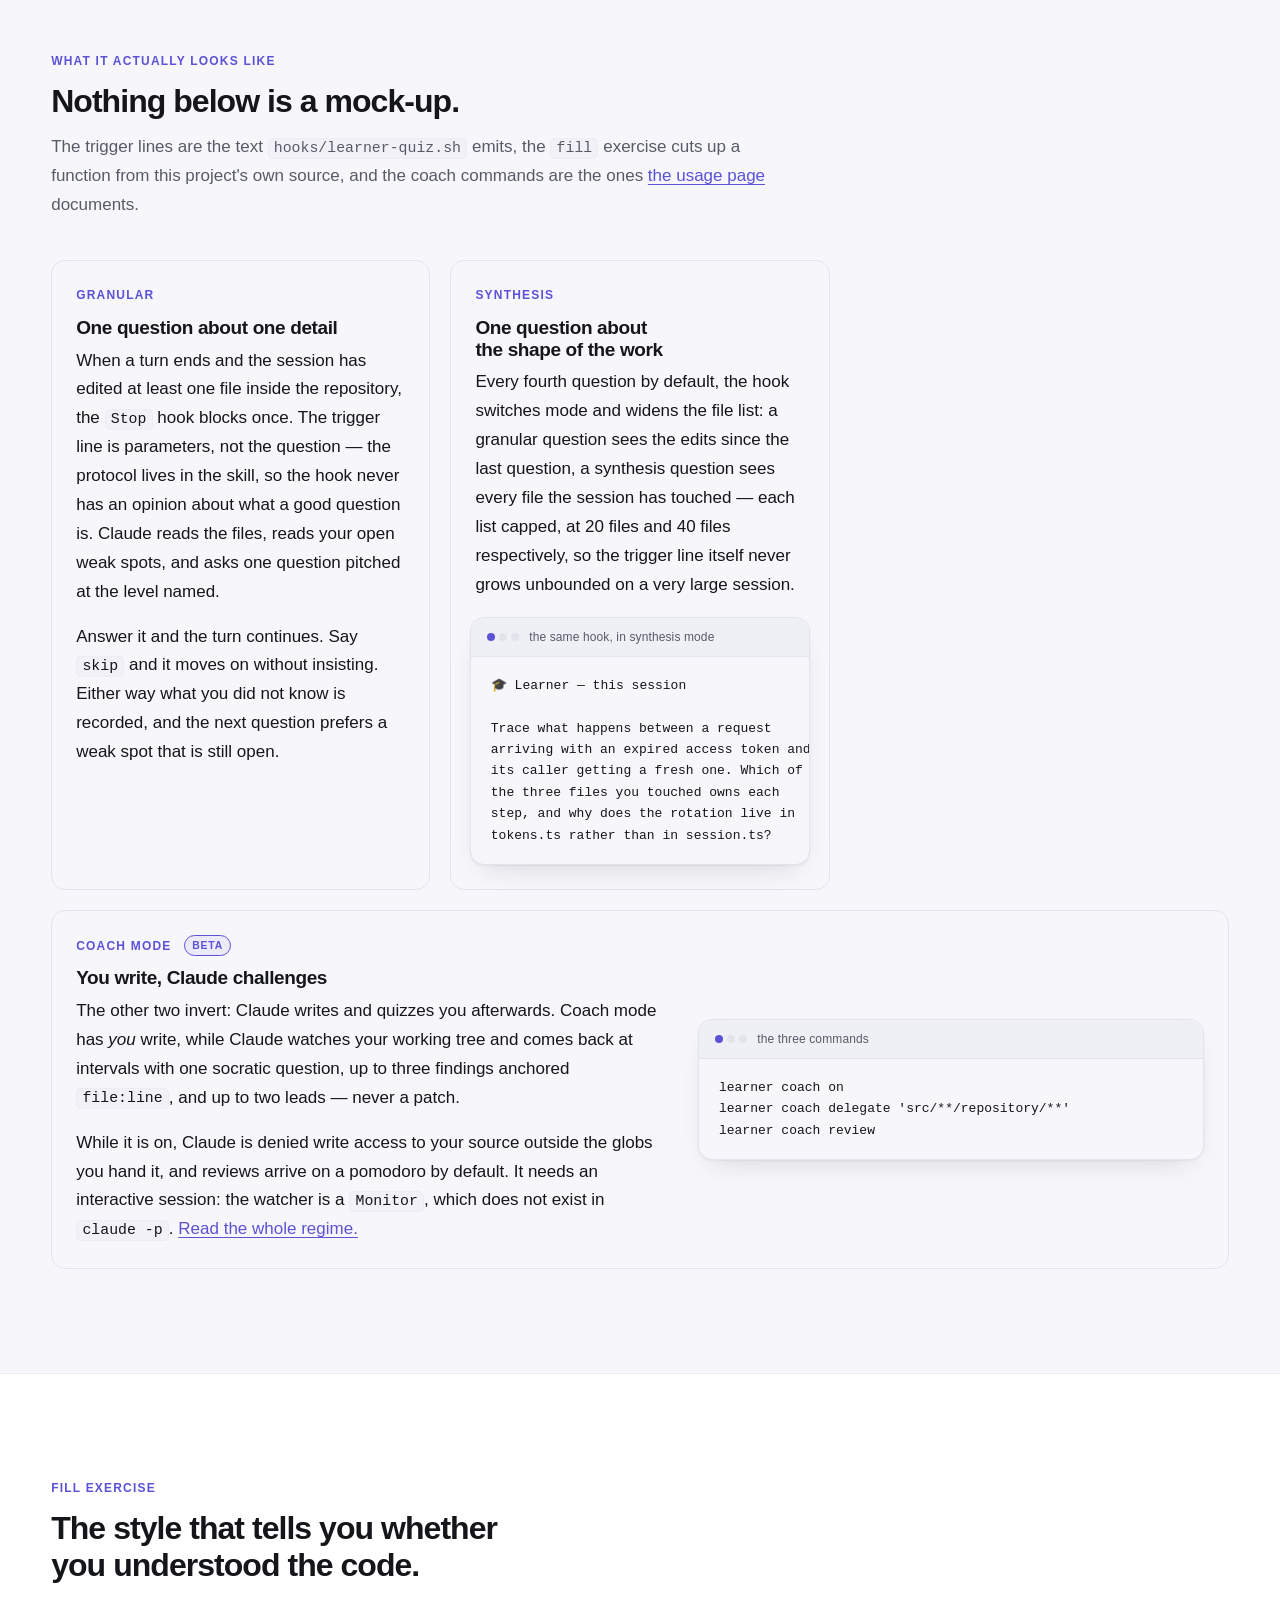
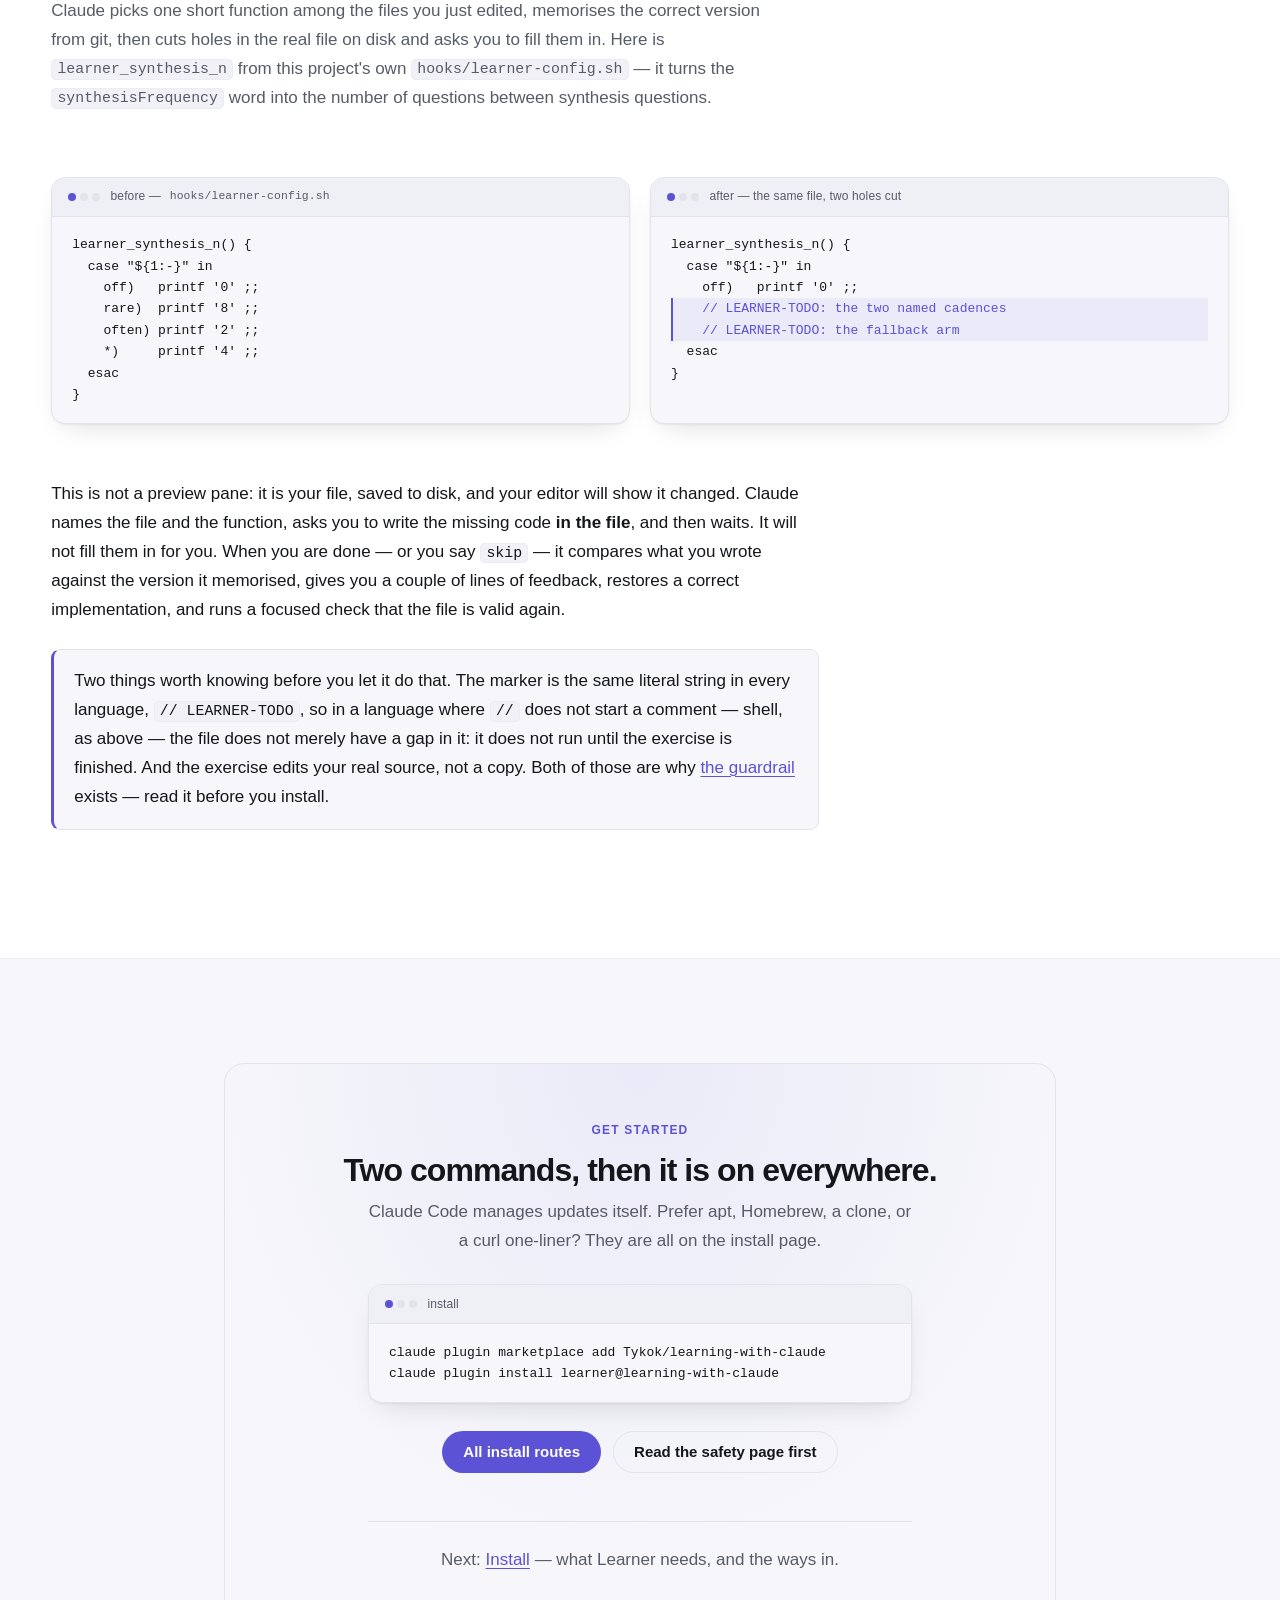
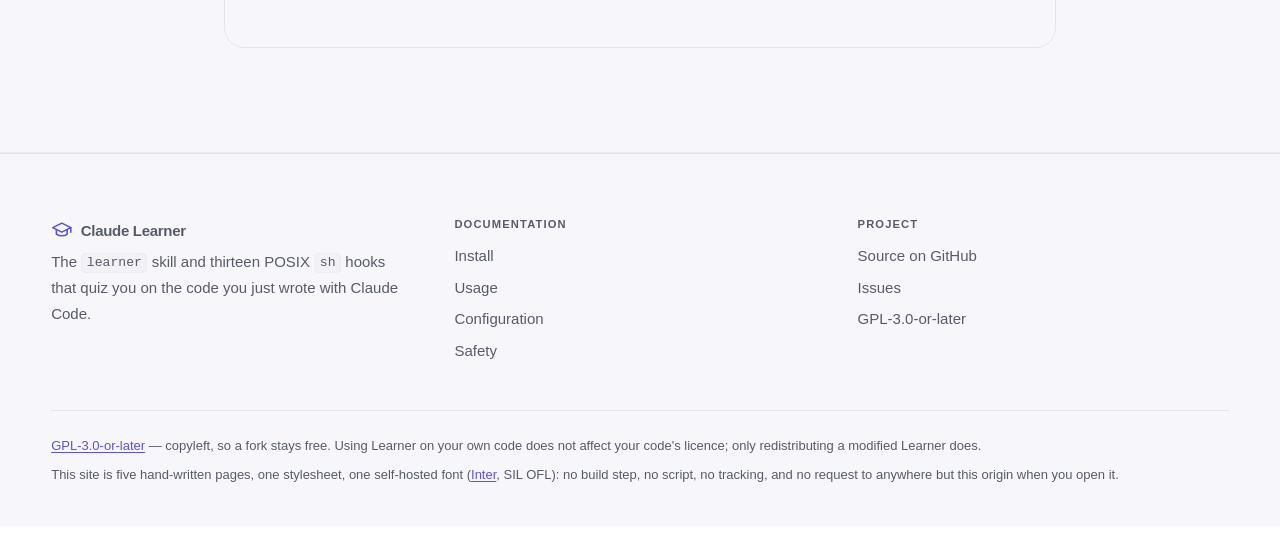
==== commit 65d23839: "refactor(salvo): the agent salvo on the new plugin layout Rebasing onto the plugin restructure left " ====
--- a/docs/index.html
+++ b/docs/index.html
@@ -83,7 +83,7 @@
   <section class="band band-tight band-alt">
     <ul class="stats">
       <li><b>1</b><span>skill, invoked by the hooks</span></li>
-      <li><b>11</b><span>POSIX <code>sh</code> hook files</span></li>
+      <li><b>13</b><span>POSIX <code>sh</code> hook files</span></li>
       <li><b>0</b><span>build steps</span></li>
       <li><b>jq</b><span>the only hard dependency</span></li>
     </ul>
@@ -271,7 +271,7 @@
         </svg>
         Claude Learner
       </a>
-      <p>The <code>learner</code> skill and eleven POSIX <code>sh</code> hooks that quiz you on the code you just
+      <p>The <code>learner</code> skill and thirteen POSIX <code>sh</code> hooks that quiz you on the code you just
       wrote with Claude Code.</p>
     </div>
     <div>
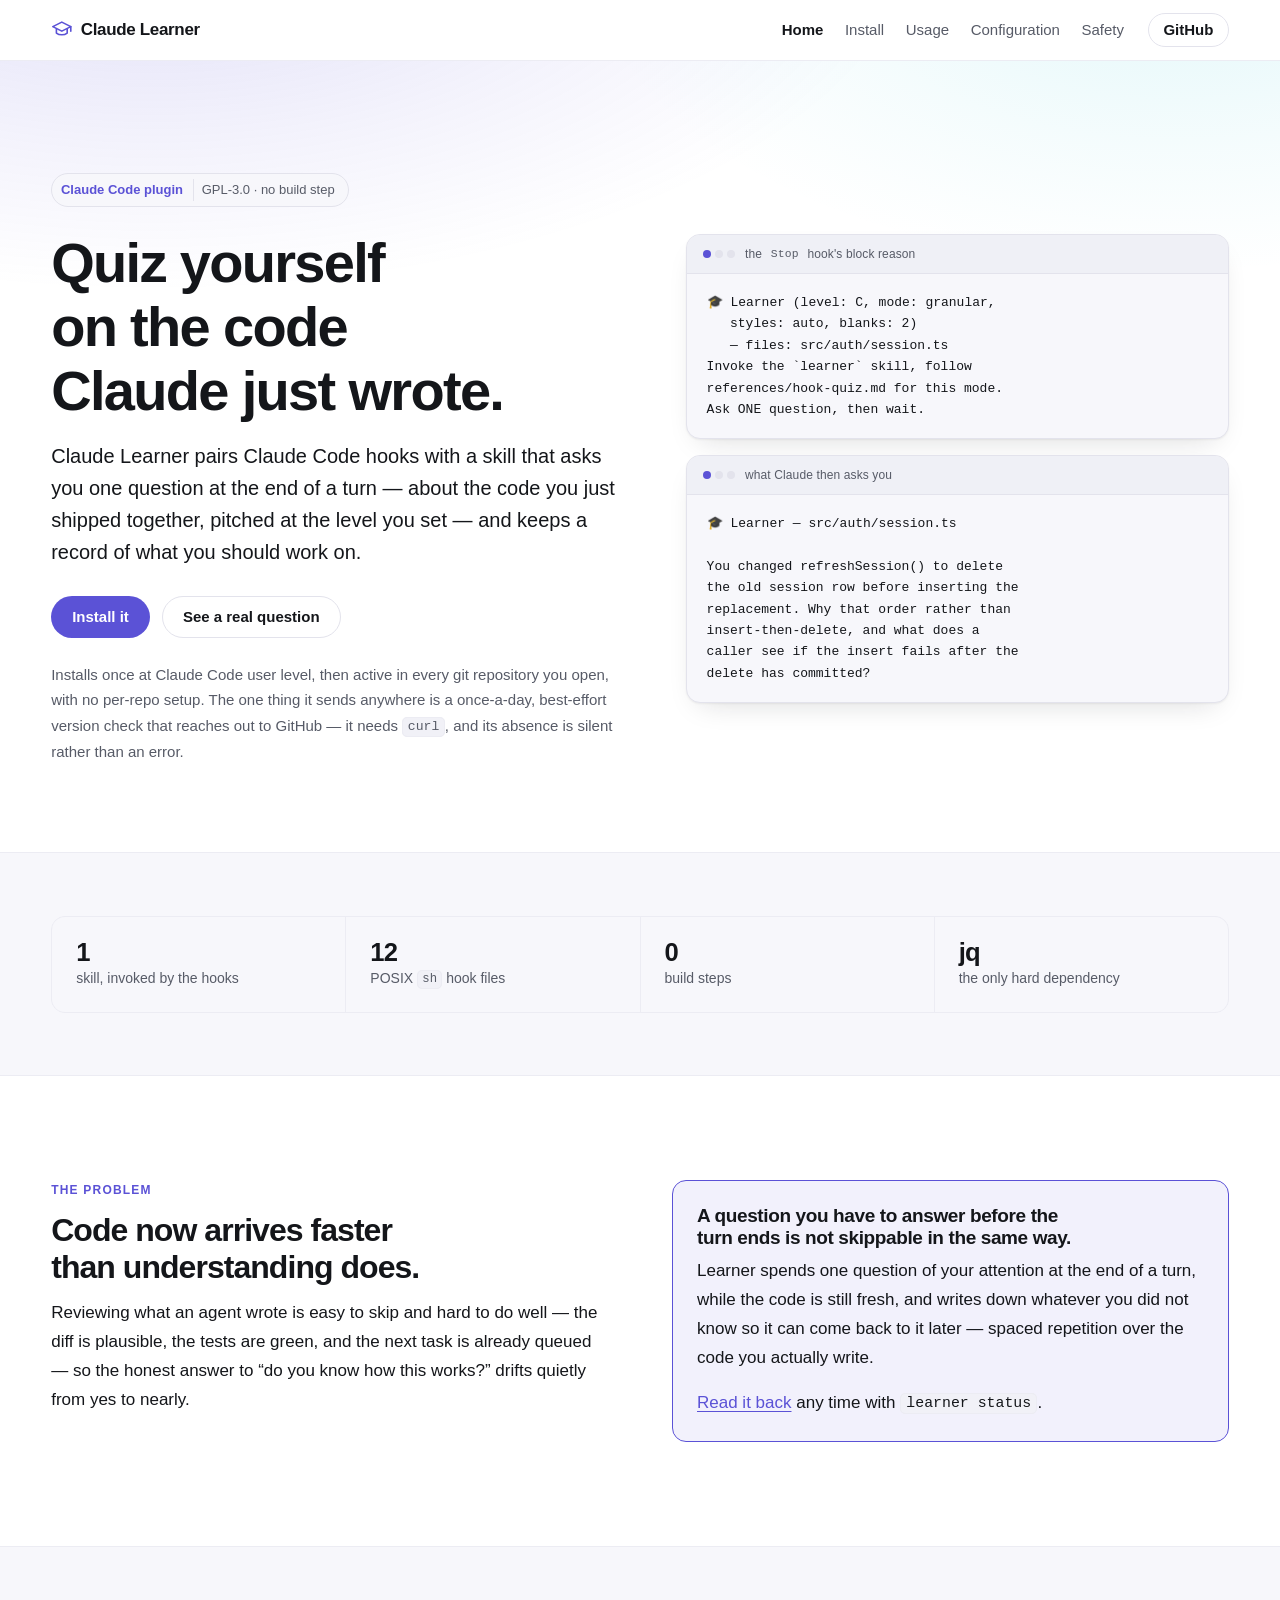
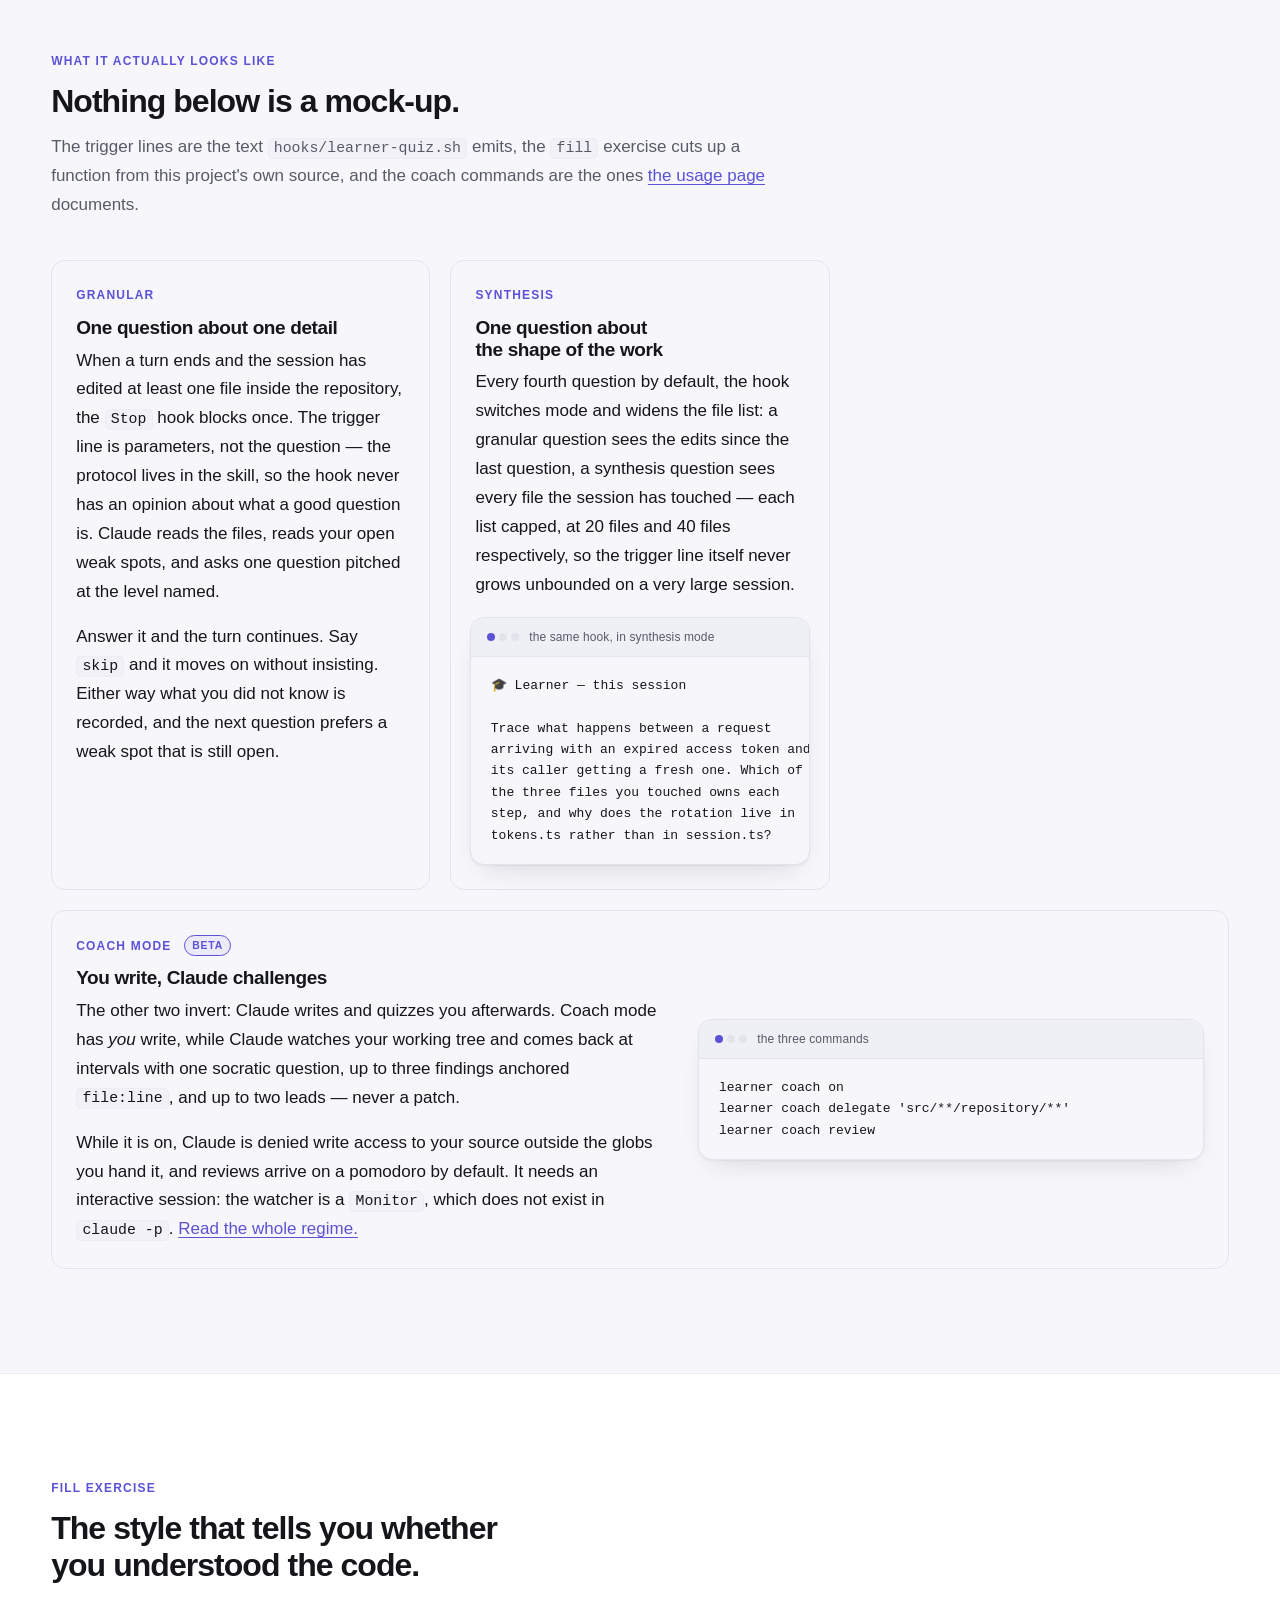
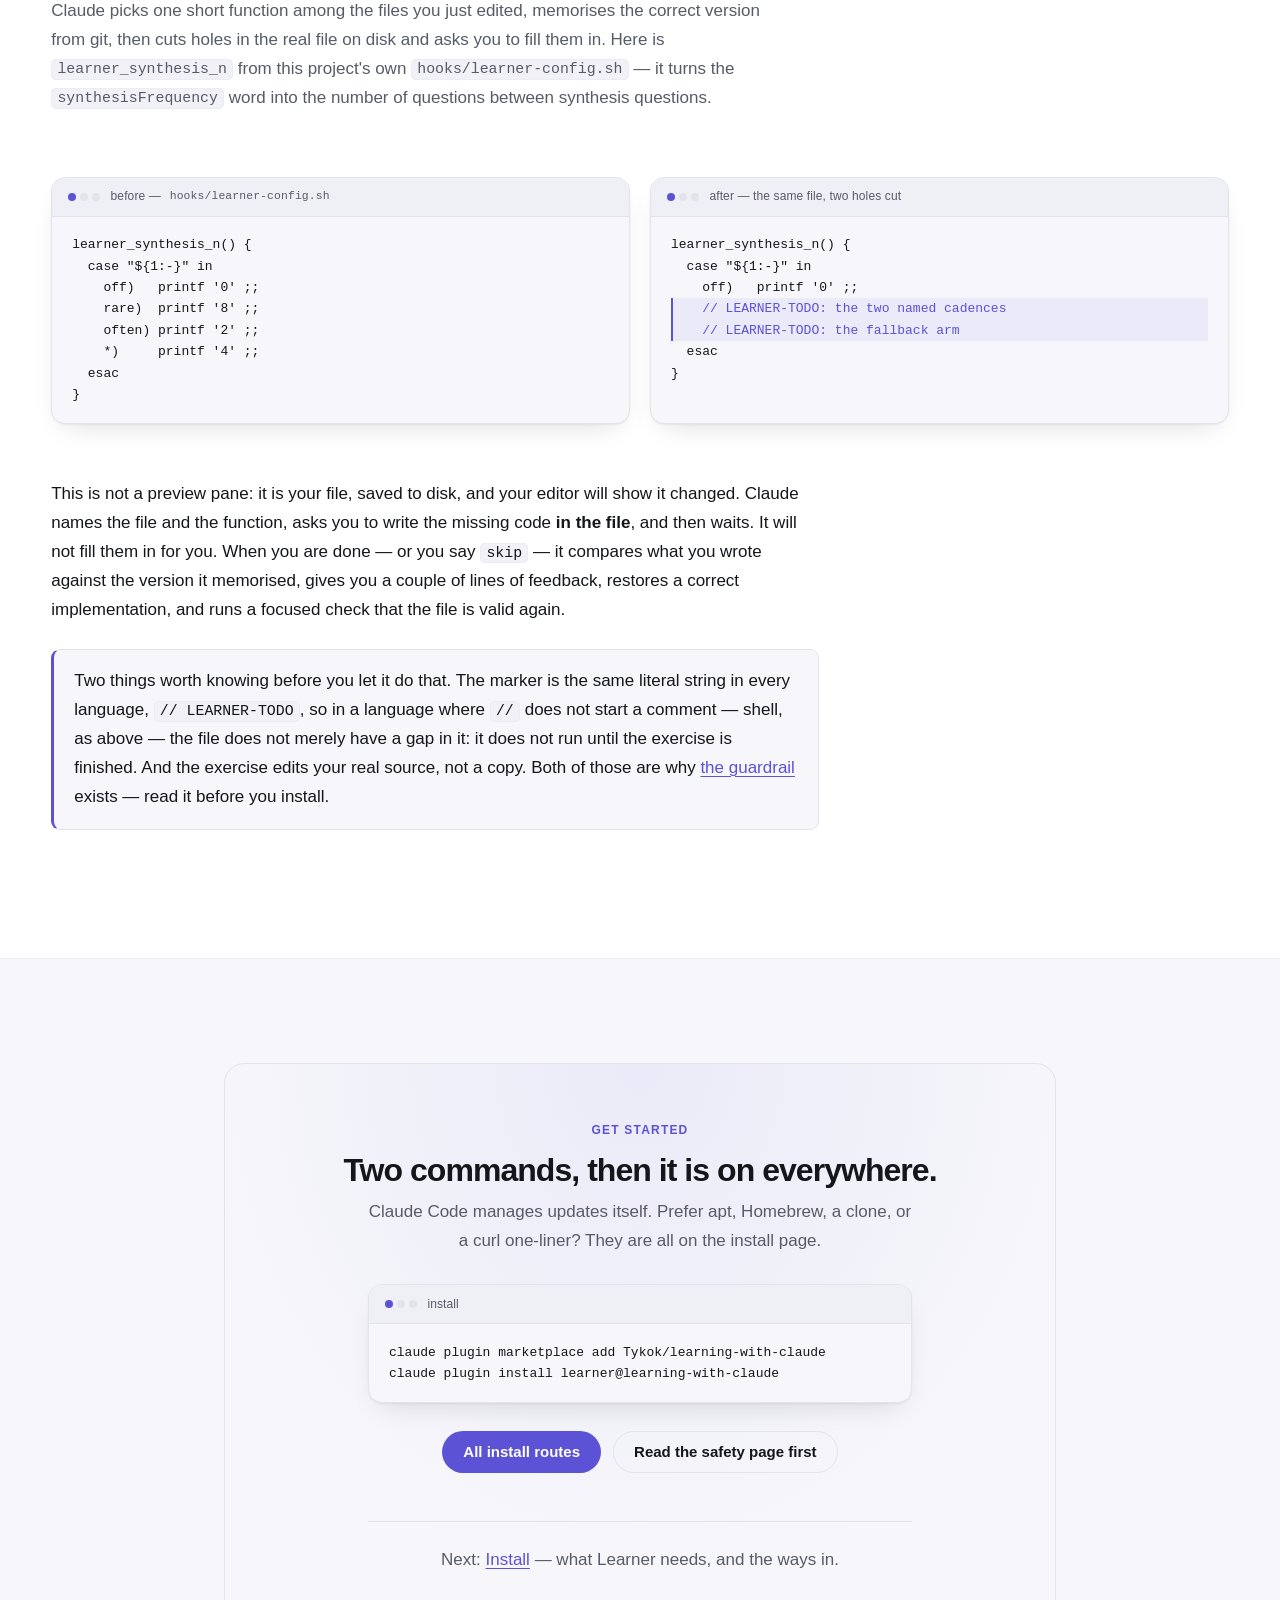
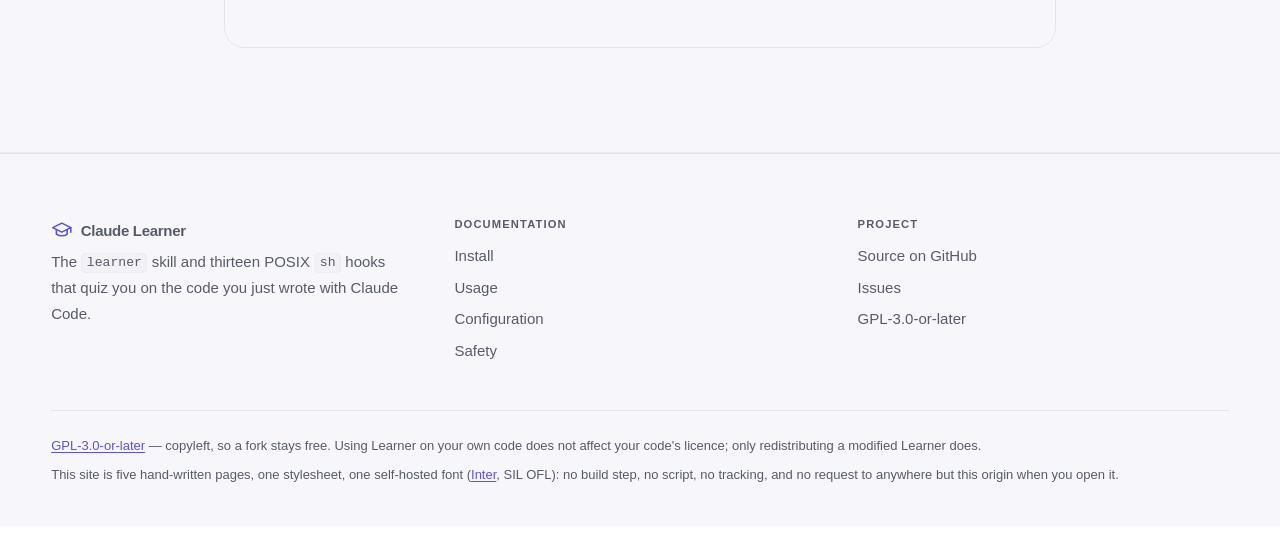
==== commit d5cce6c4: "fix(coach): a watcher that was never armed no longer fails silently Adds coach-armed-check.sh (UserP" ====
--- a/docs/index.html
+++ b/docs/index.html
@@ -83,7 +83,7 @@
   <section class="band band-tight band-alt">
     <ul class="stats">
       <li><b>1</b><span>skill, invoked by the hooks</span></li>
-      <li><b>13</b><span>POSIX <code>sh</code> hook files</span></li>
+      <li><b>12</b><span>POSIX <code>sh</code> hook files</span></li>
       <li><b>0</b><span>build steps</span></li>
       <li><b>jq</b><span>the only hard dependency</span></li>
     </ul>
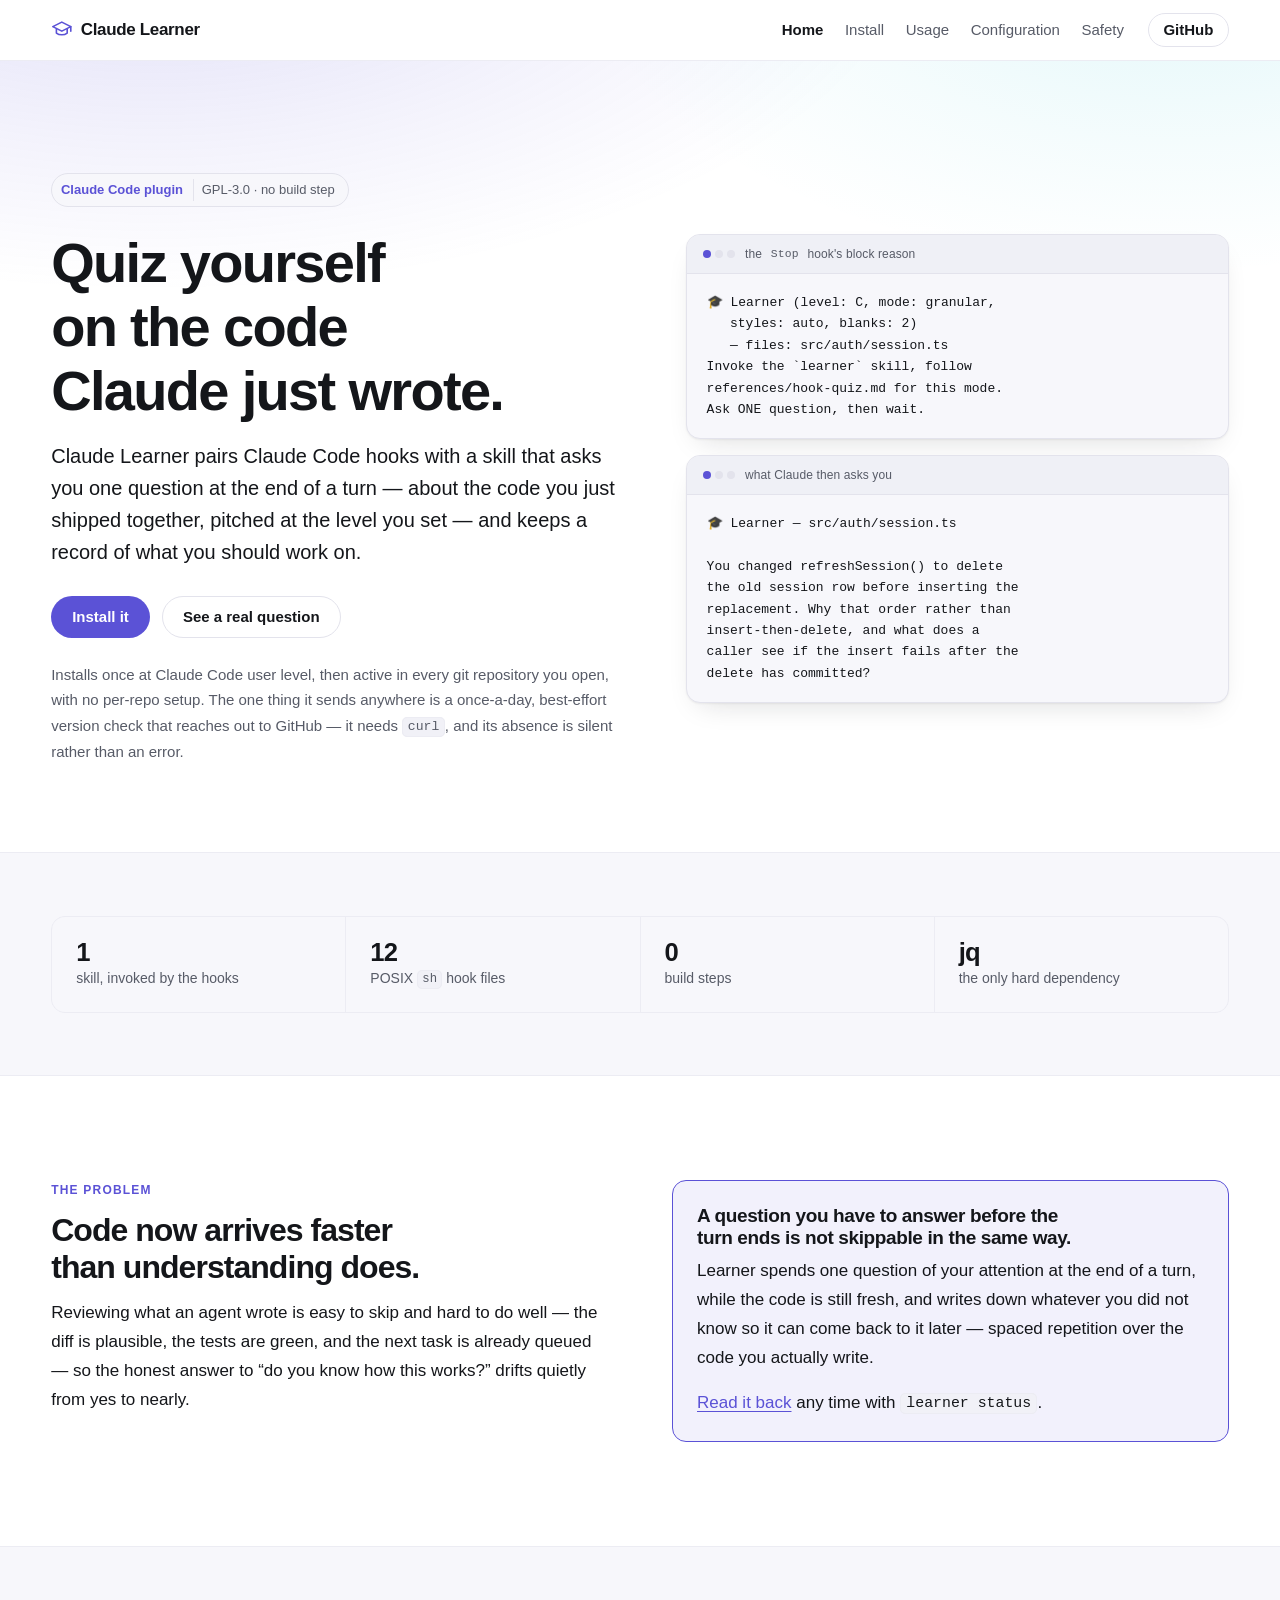
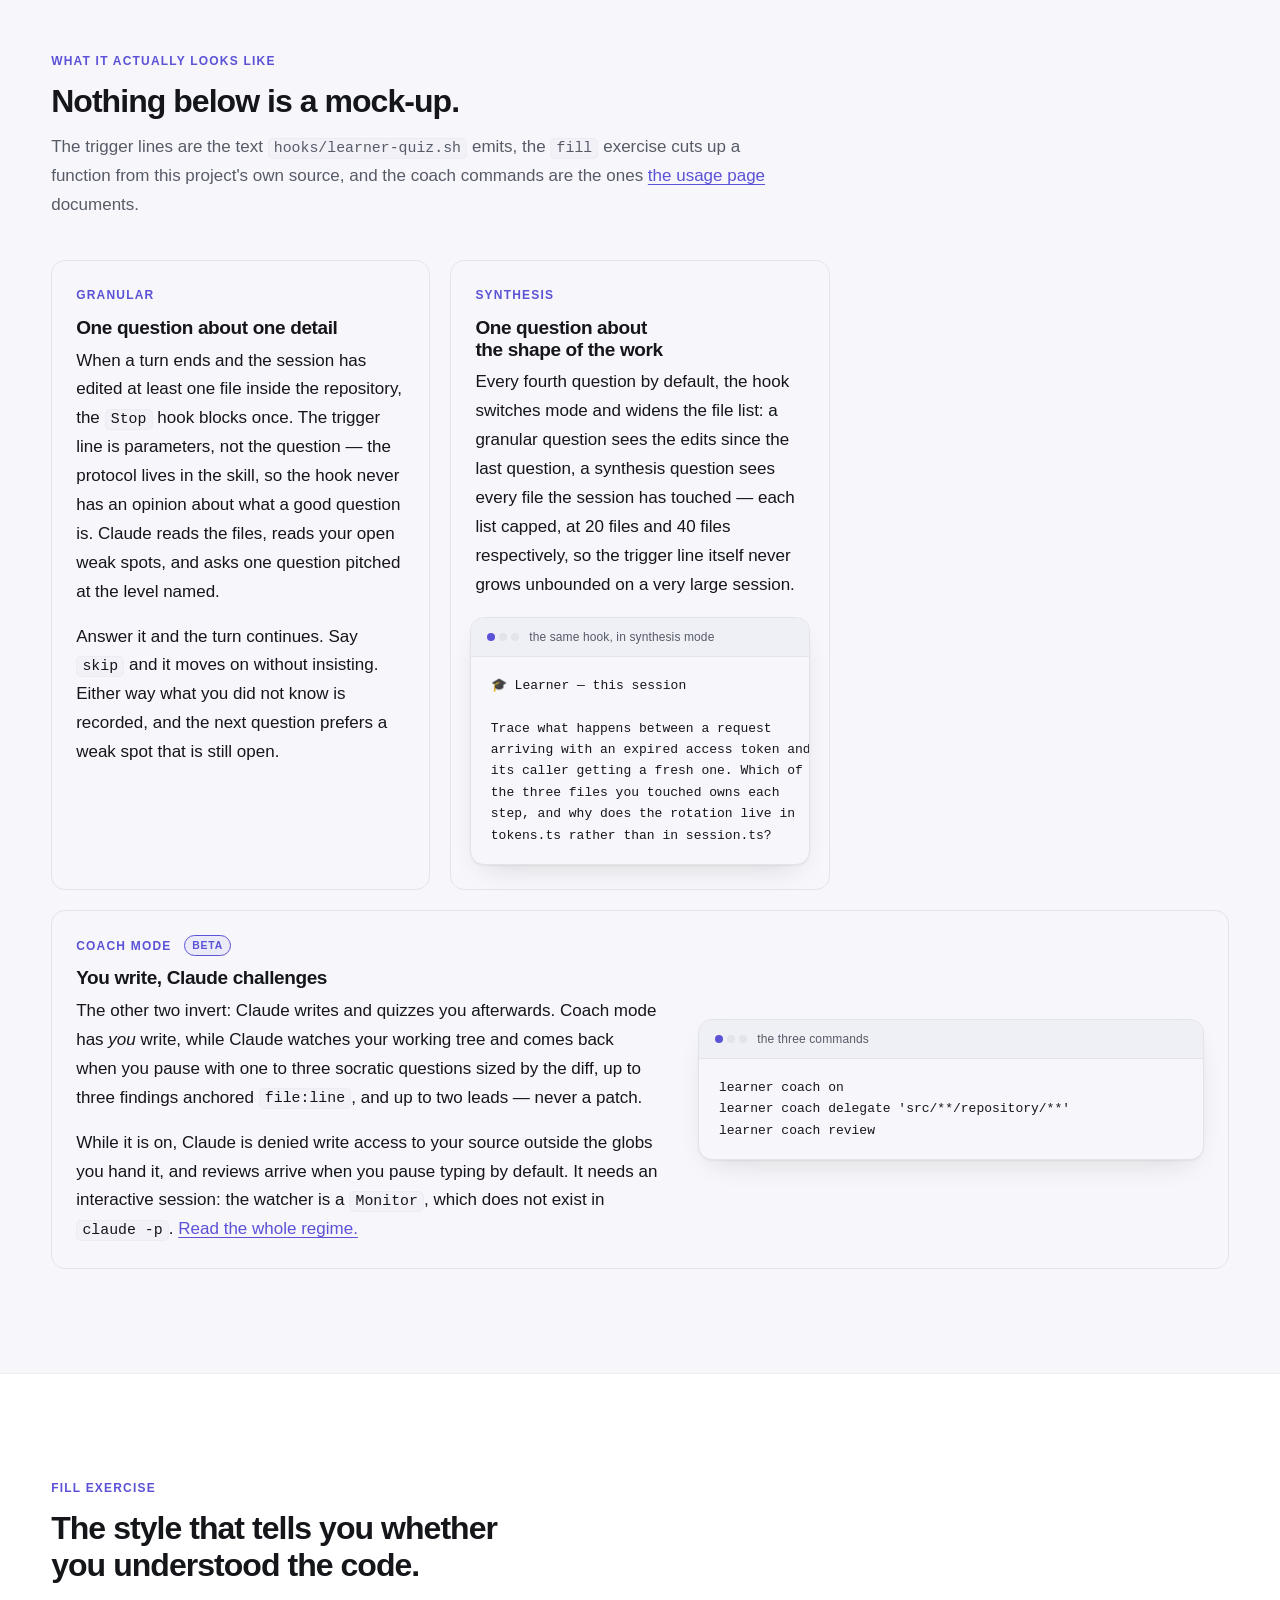
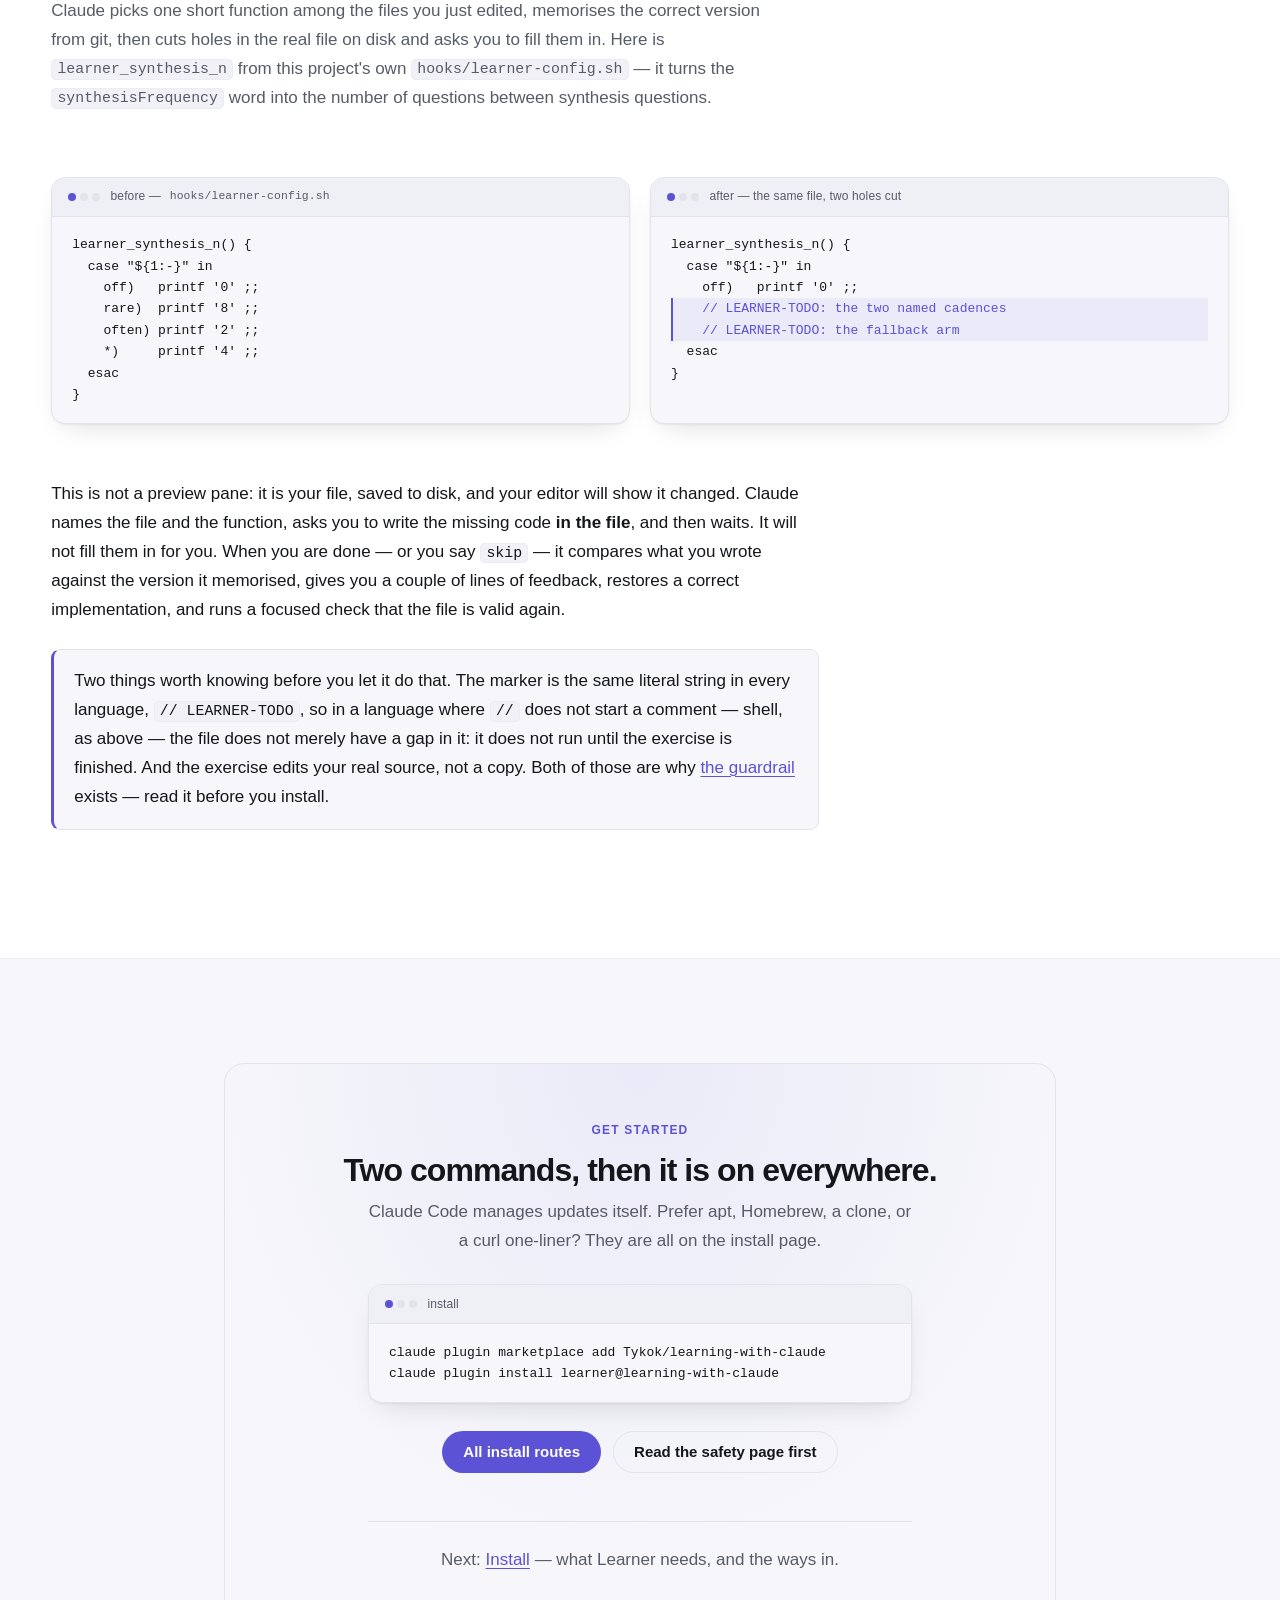
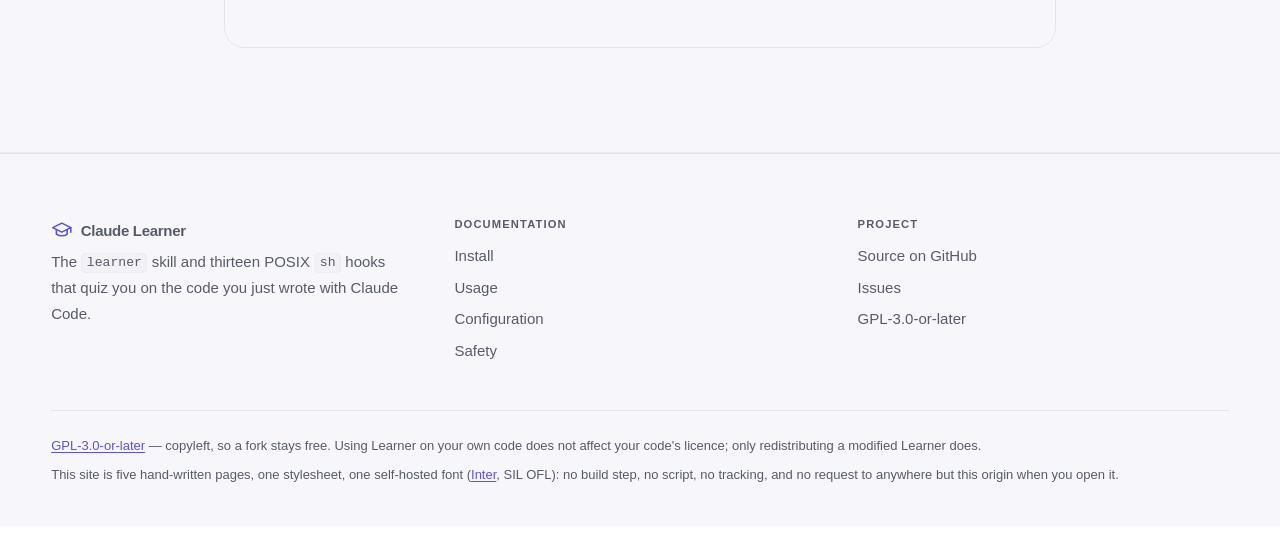
==== commit 473d8f70: "docs(coach): the pause cadence, the six keys, the wider review README, config.html and usage.html de" ====
--- a/docs/index.html
+++ b/docs/index.html
@@ -161,11 +161,11 @@
           <span class="eyebrow">Coach mode <span class="tag">BETA</span></span>
           <h3>You write, Claude challenges</h3>
           <p>The other two invert: Claude writes and quizzes you afterwards. Coach mode has
-          <em>you</em> write, while Claude watches your working tree and comes back at
-          intervals with one socratic question, up to three findings anchored
-          <code>file:line</code>, and up to two leads — never a patch.</p>
+          <em>you</em> write, while Claude watches your working tree and comes back when you
+          pause with one to three socratic questions sized by the diff, up to three findings
+          anchored <code>file:line</code>, and up to two leads — never a patch.</p>
           <p>While it is on, Claude is denied write access to your source outside the globs you
-          hand it, and reviews arrive on a pomodoro by default. It needs an interactive
+          hand it, and reviews arrive when you pause typing by default. It needs an interactive
           session: the watcher is a <code>Monitor</code>, which does not exist in
           <code>claude -p</code>. <a href="usage.html#coach">Read the whole regime.</a></p>
           </div>
--- a/docs/assets/style.css
+++ b/docs/assets/style.css
@@ -665,12 +665,9 @@
 td code { white-space: nowrap; }
 td.wrap code { white-space: normal; }
 
-/* Groups two rulesets of coach* keys apart: the pomodoro-cadence keys (read
-   regardless of coachCadence) from the threshold-only keys below them, the
-   same split the spec's own config table draws with its "threshold only"
-   suffix — carried here into an actual visual seam rather than prose alone. */
+/* Separates each feature's key group (quiz / coach / pilot) with a visual
+   seam, since the config table's <tbody> elements group by subsystem. */
 tbody + tbody { border-top: 2px solid var(--rule); }
-tbody.group-coach-threshold td { background: var(--surface-2); }
 
 dt { font-weight: 640; margin-top: 1.25rem; }
 dl > dt:first-child { margin-top: 0; }
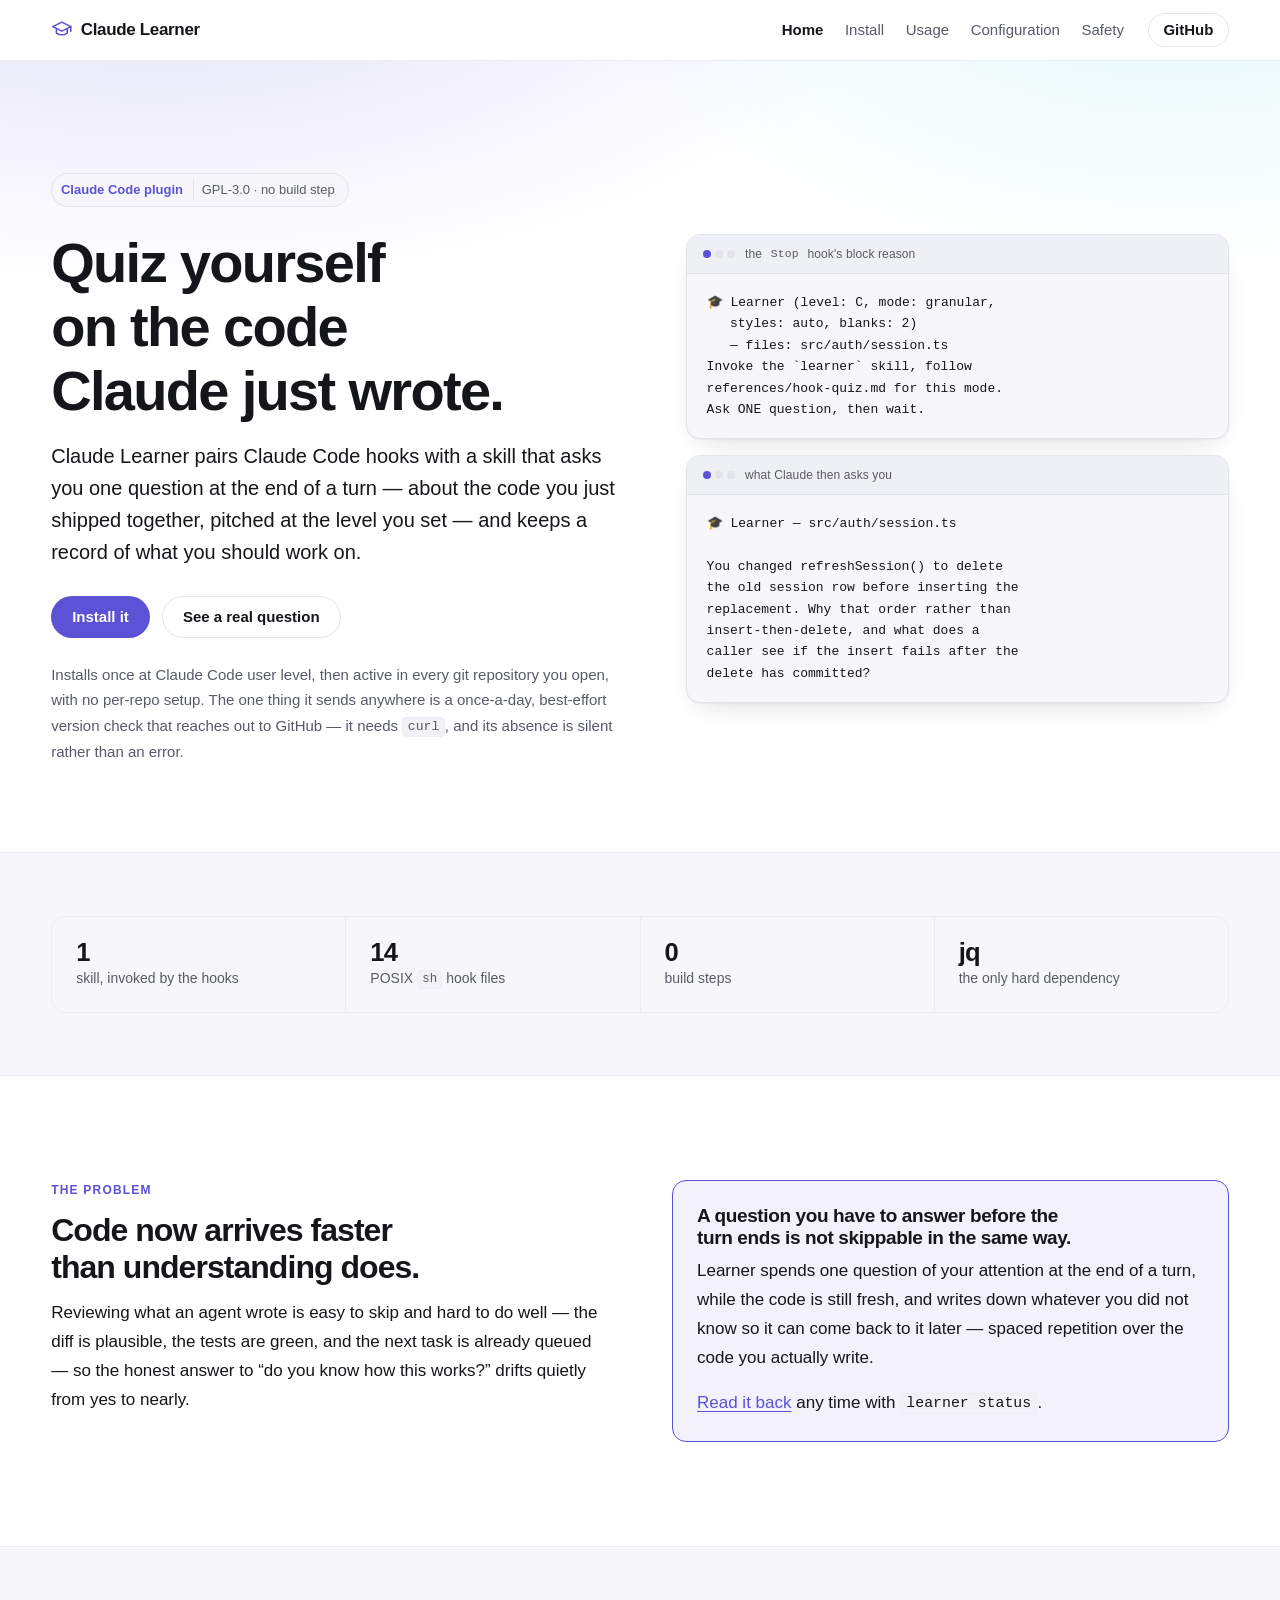
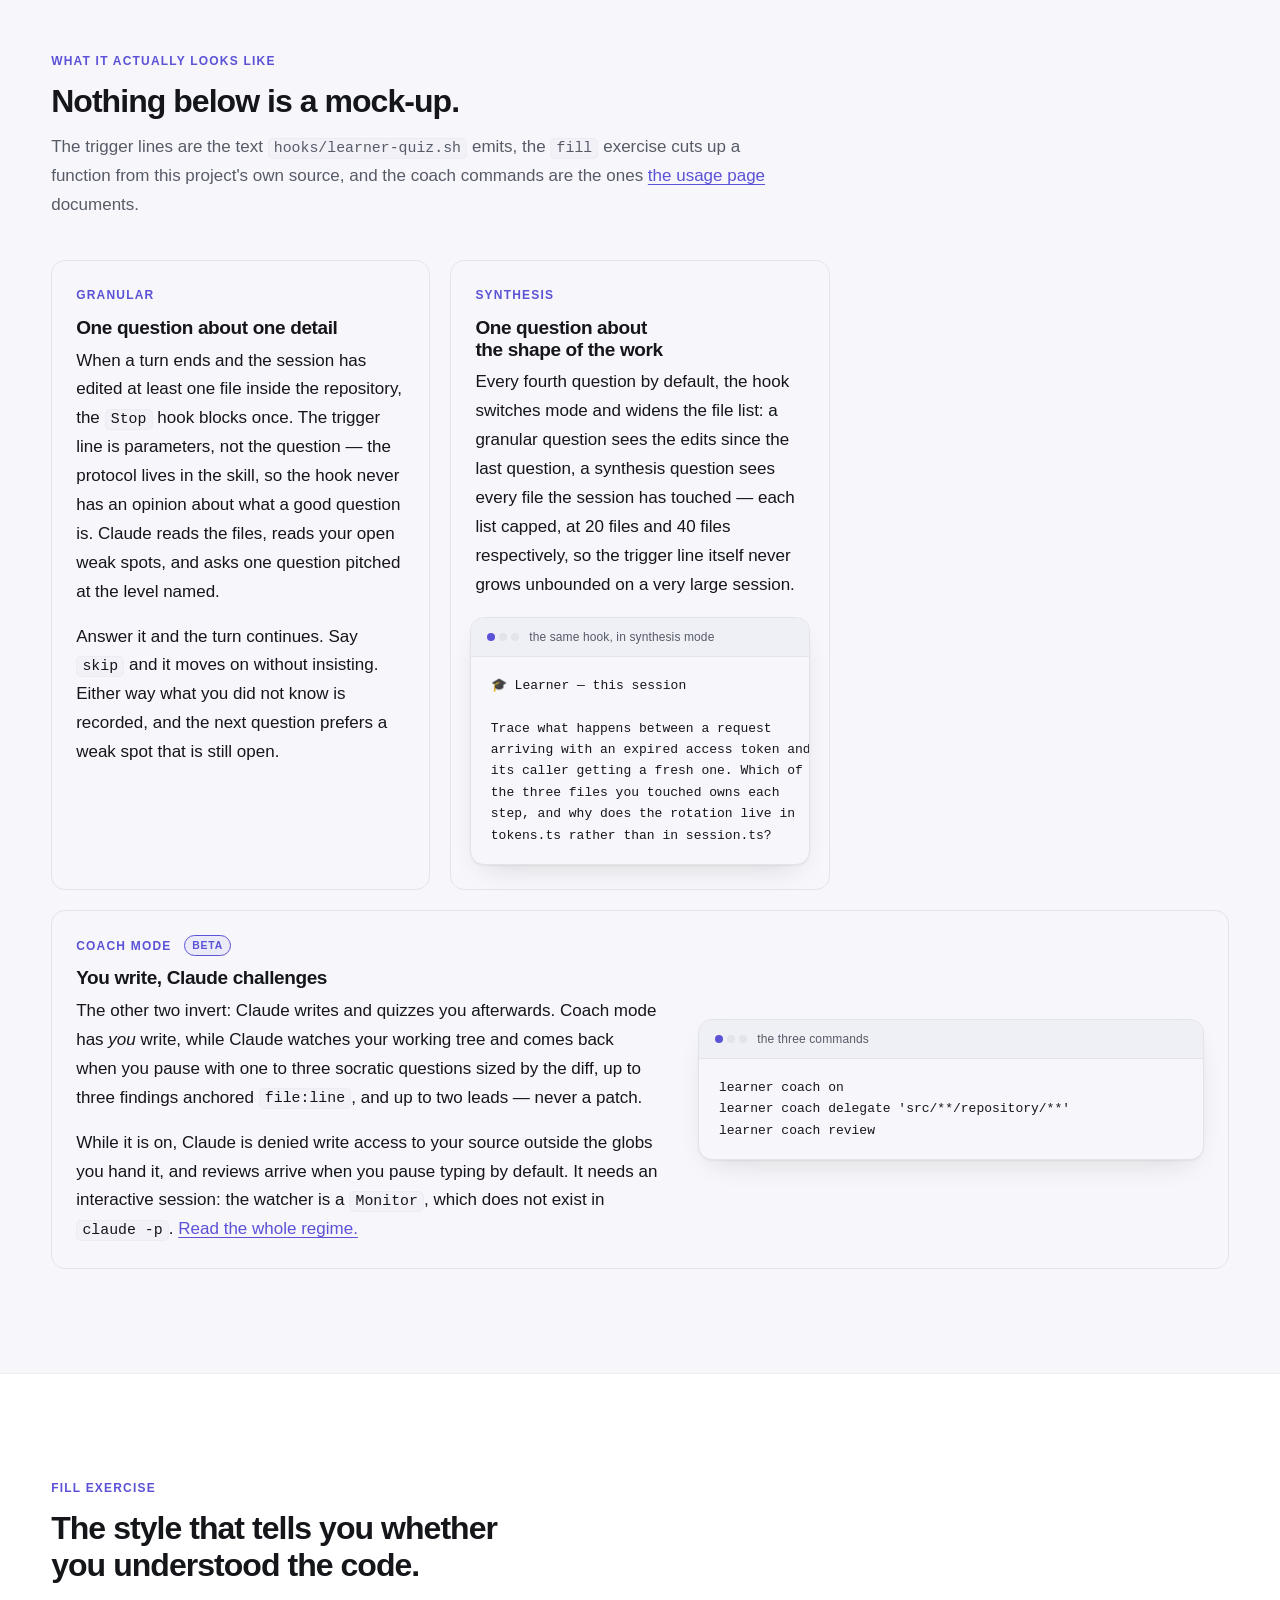
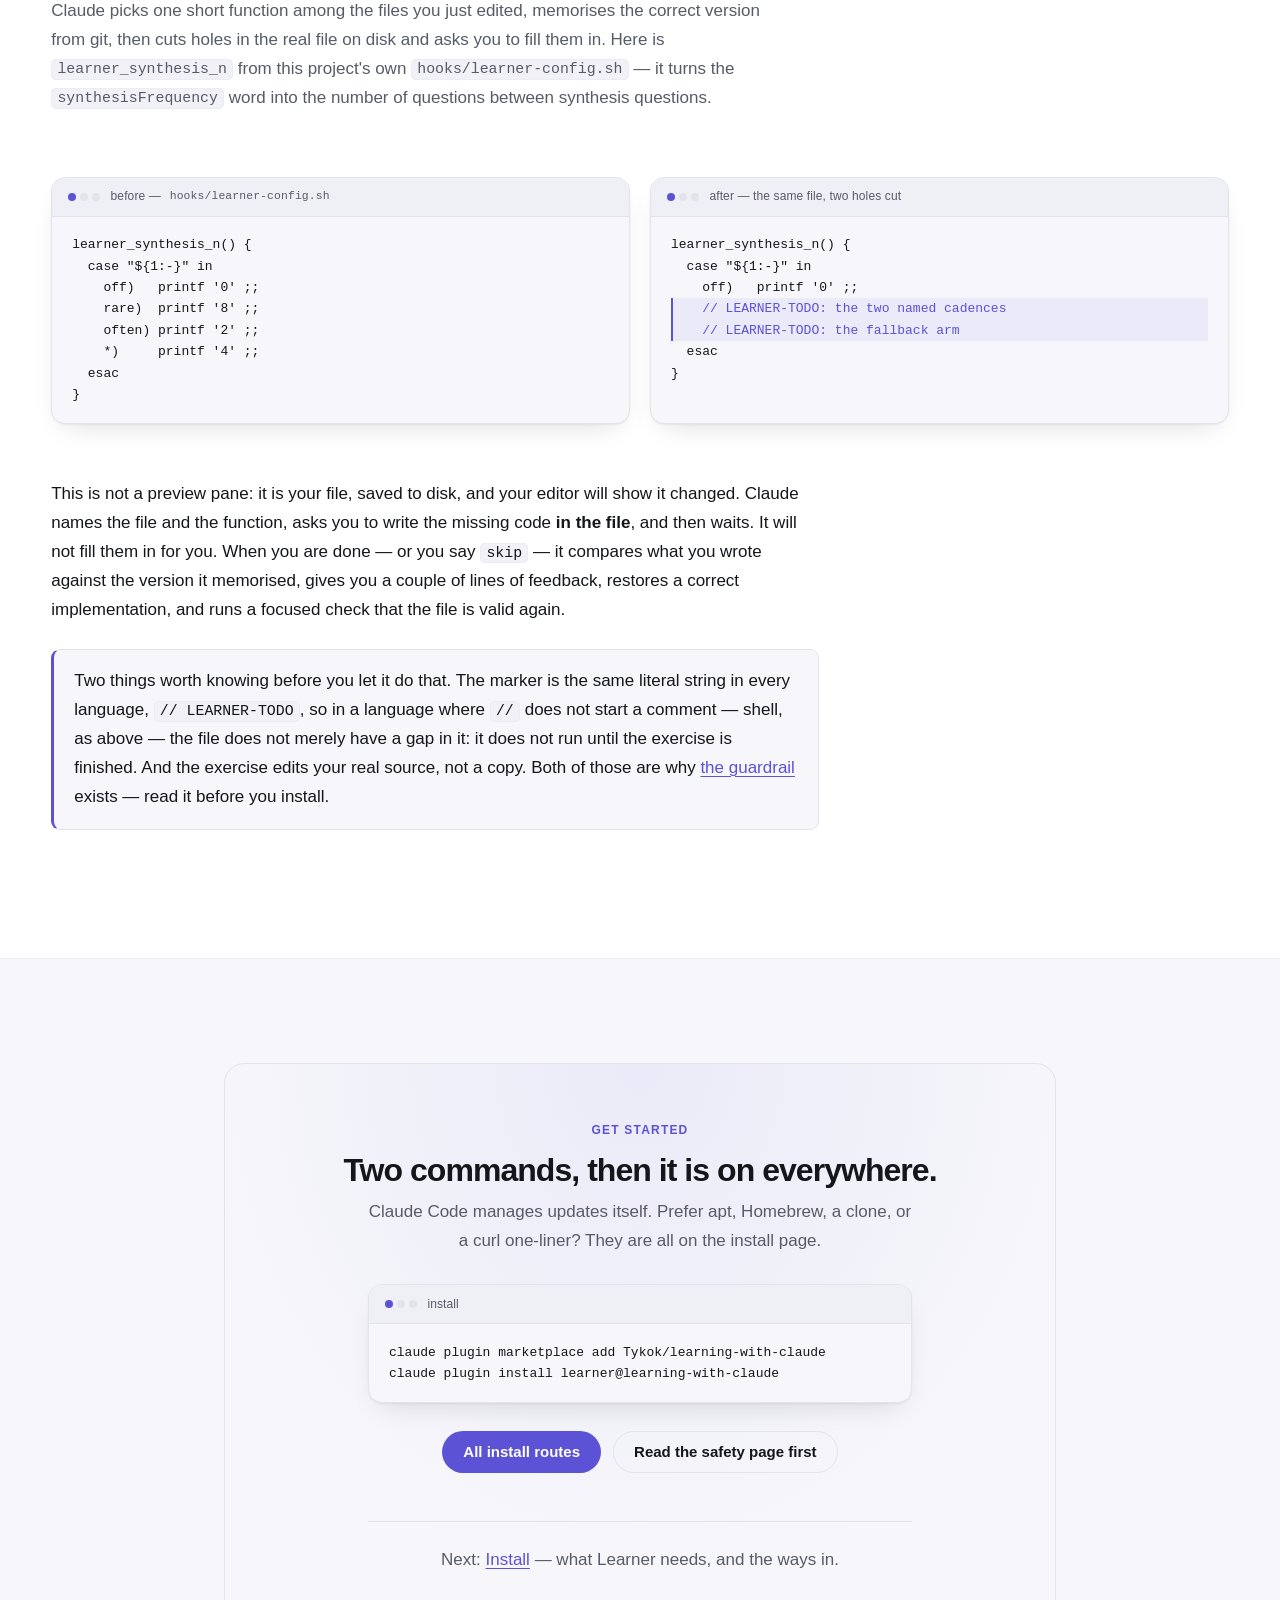
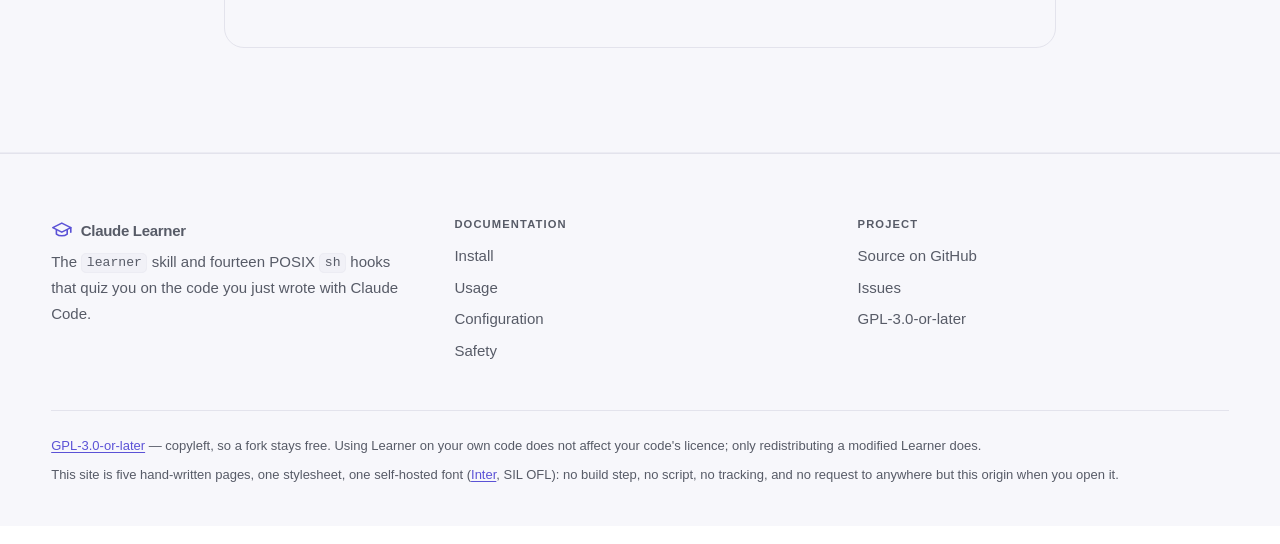
==== commit 9339c65d: "Merge origin/main into coach v2 main landed the agent salvo, the in-plugin README/LICENSE and the LE" ====
--- a/docs/index.html
+++ b/docs/index.html
@@ -83,7 +83,7 @@
   <section class="band band-tight band-alt">
     <ul class="stats">
       <li><b>1</b><span>skill, invoked by the hooks</span></li>
-      <li><b>12</b><span>POSIX <code>sh</code> hook files</span></li>
+      <li><b>14</b><span>POSIX <code>sh</code> hook files</span></li>
       <li><b>0</b><span>build steps</span></li>
       <li><b>jq</b><span>the only hard dependency</span></li>
     </ul>
@@ -271,7 +271,7 @@
         </svg>
         Claude Learner
       </a>
-      <p>The <code>learner</code> skill and thirteen POSIX <code>sh</code> hooks that quiz you on the code you just
+      <p>The <code>learner</code> skill and fourteen POSIX <code>sh</code> hooks that quiz you on the code you just
       wrote with Claude Code.</p>
     </div>
     <div>
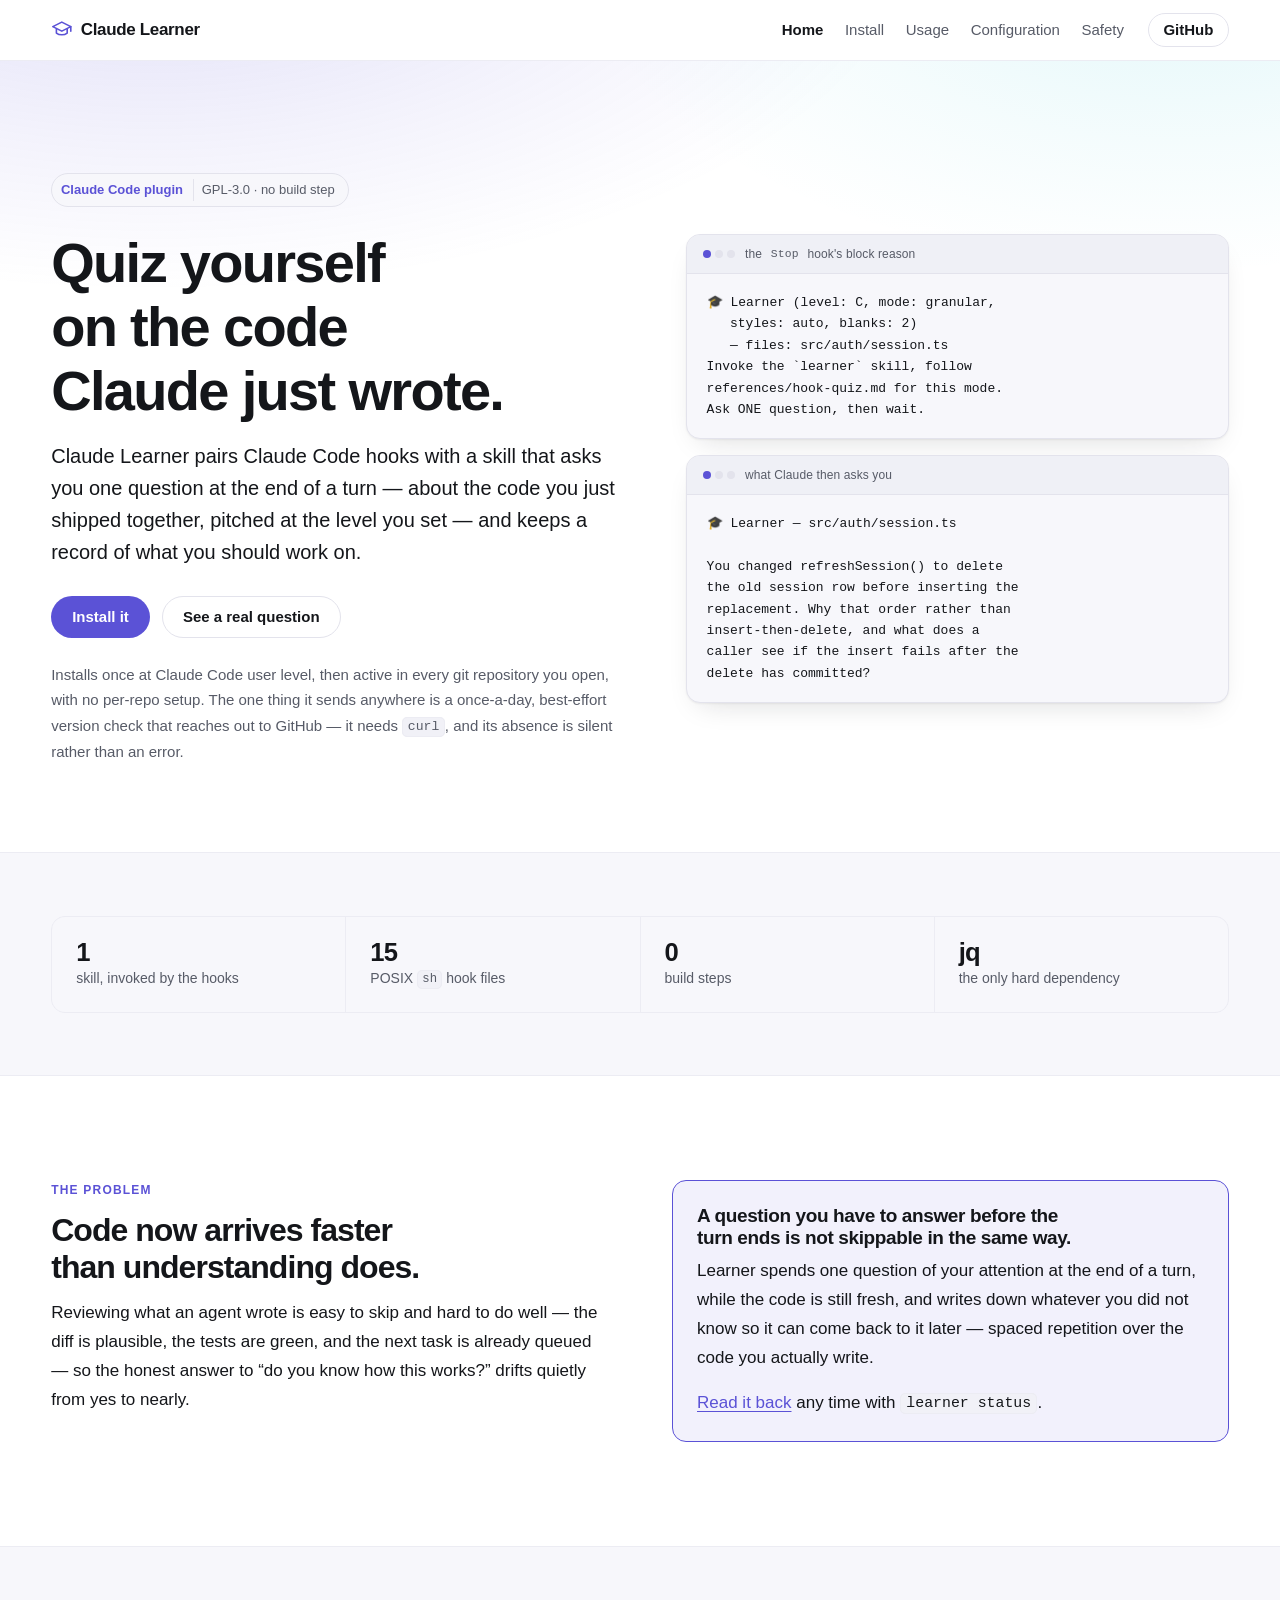
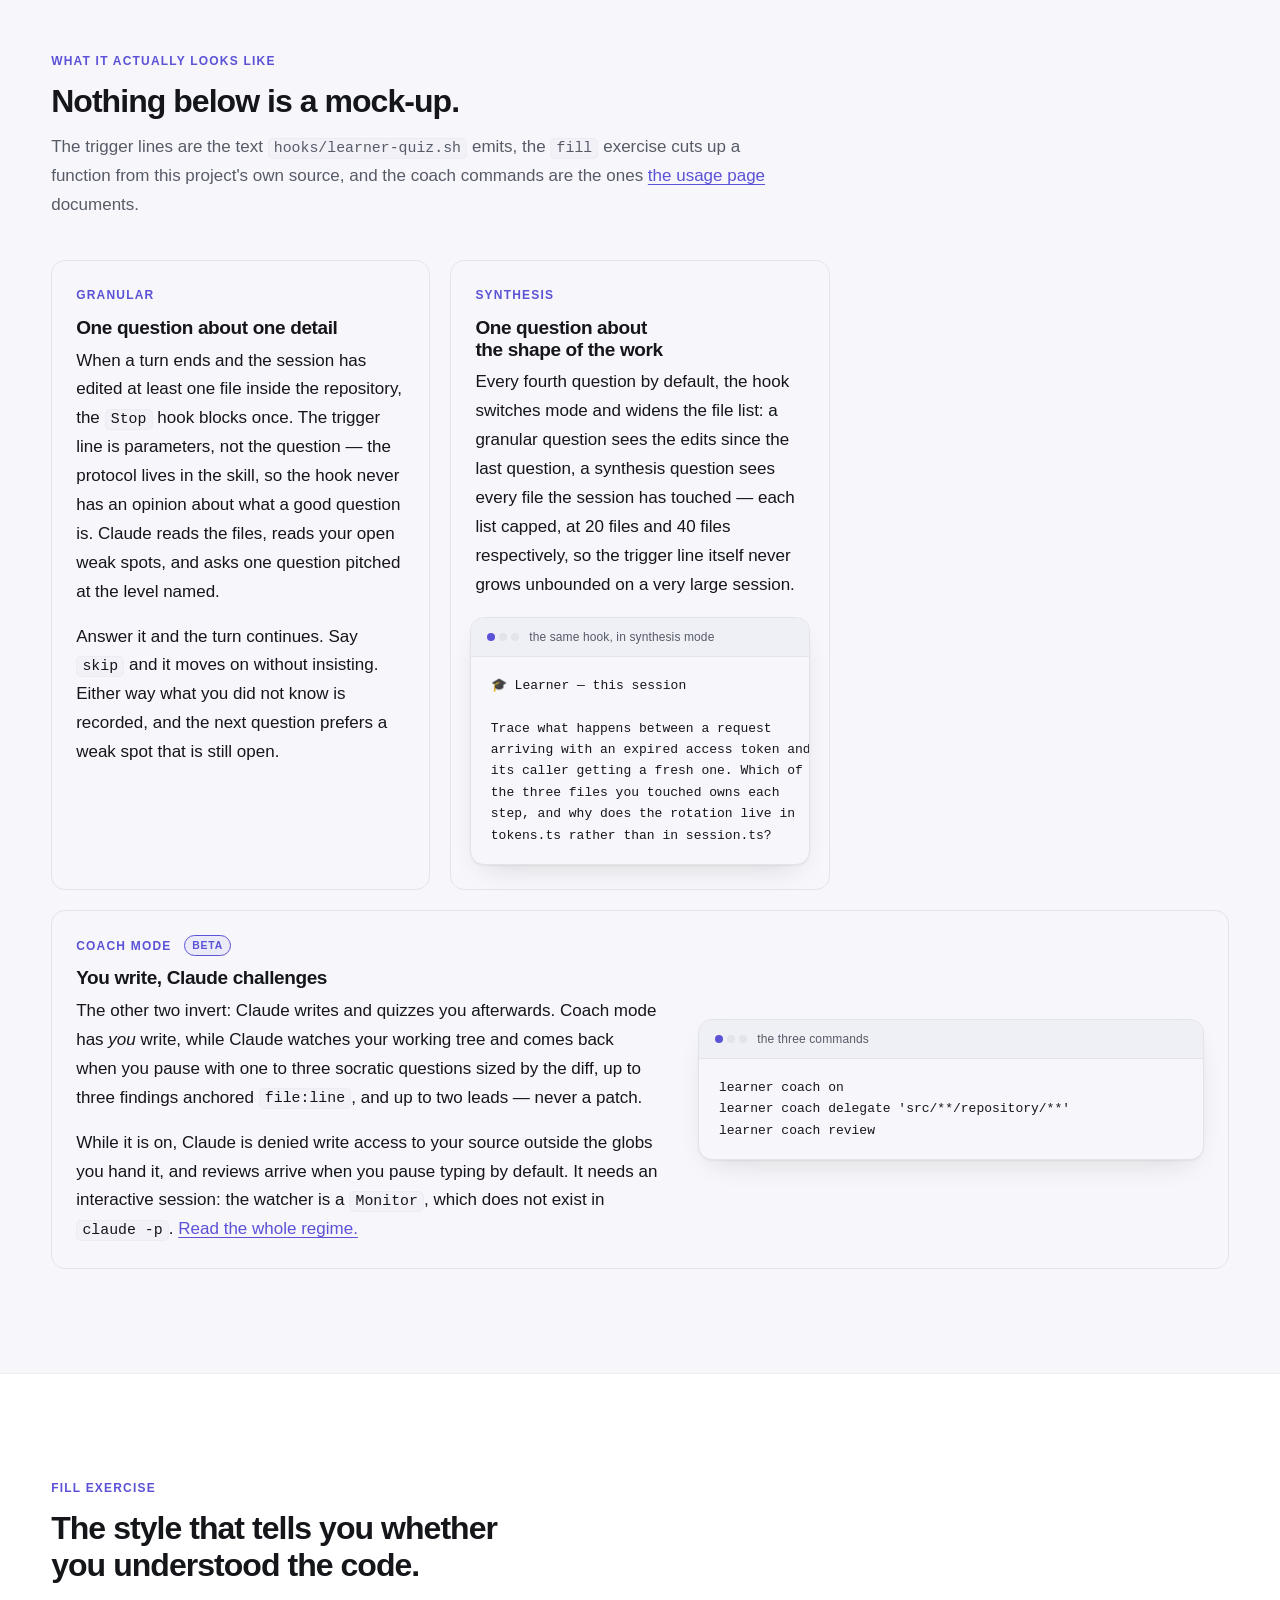
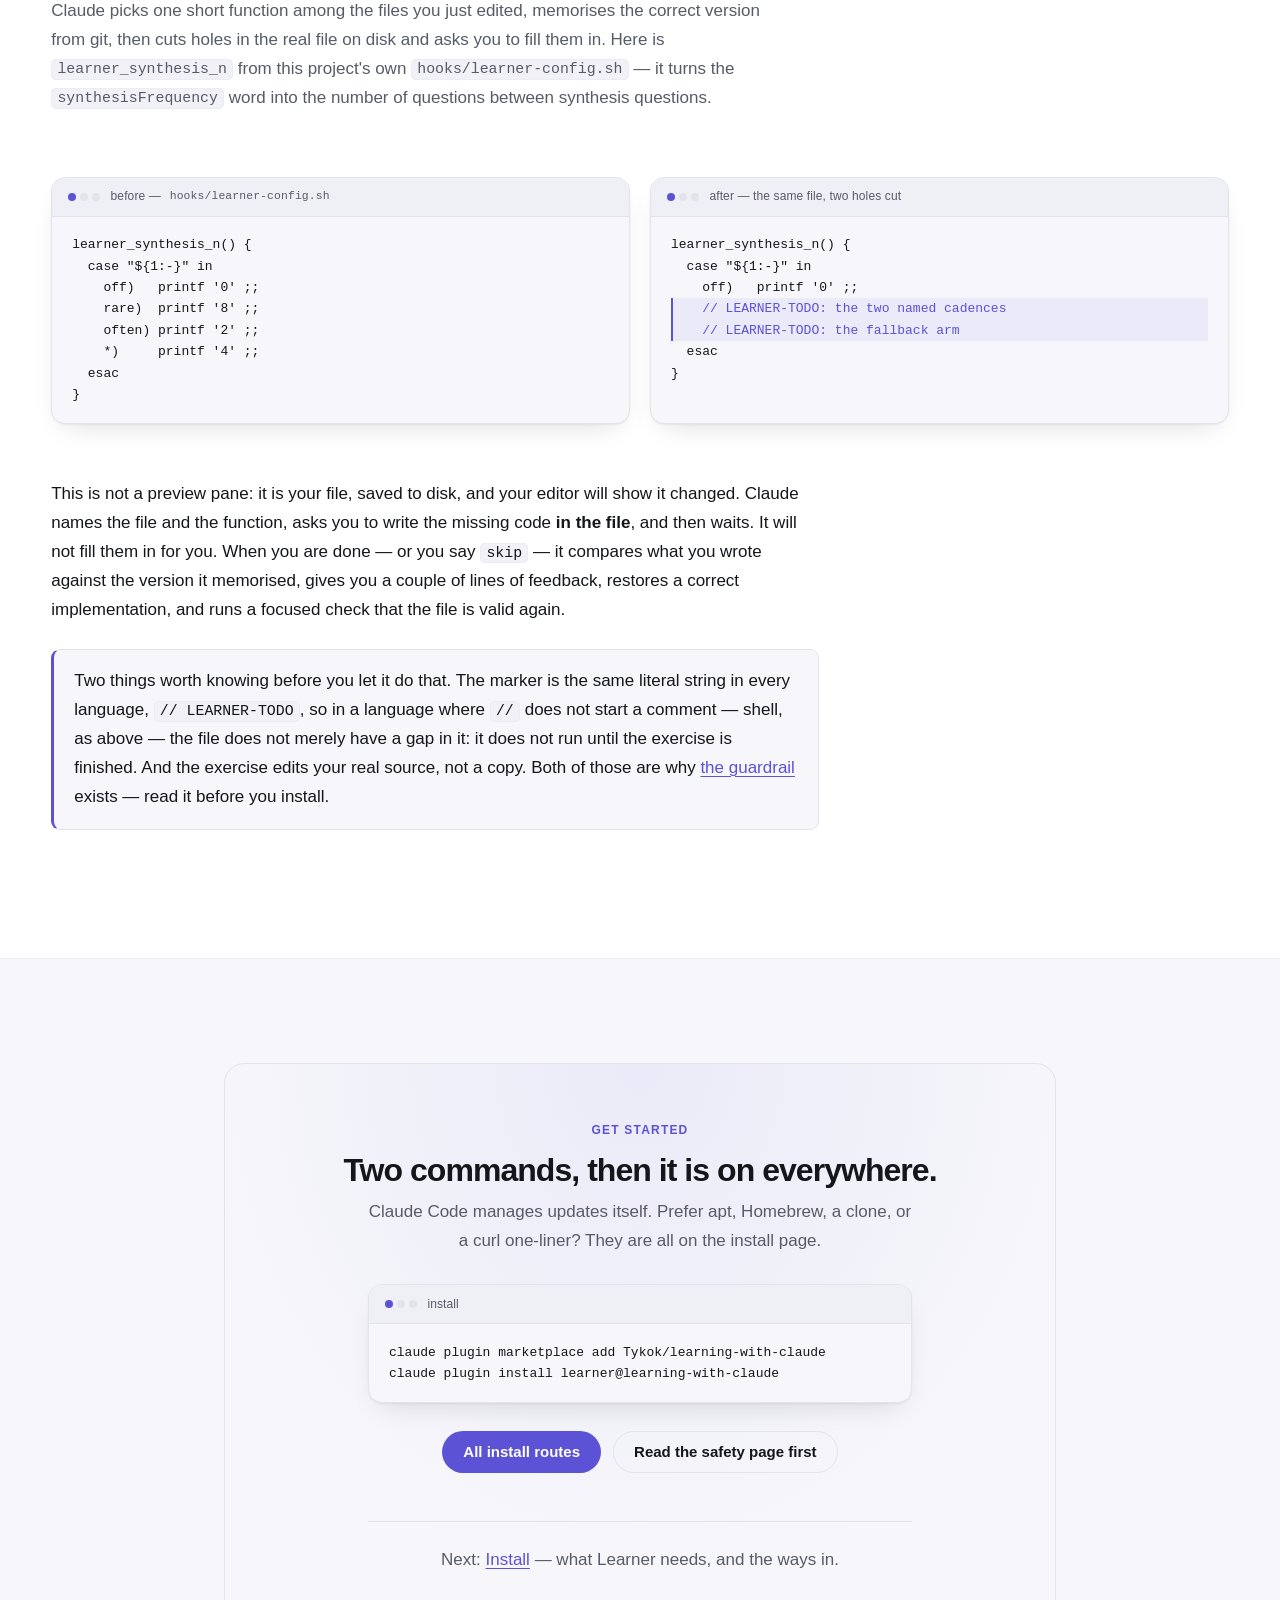
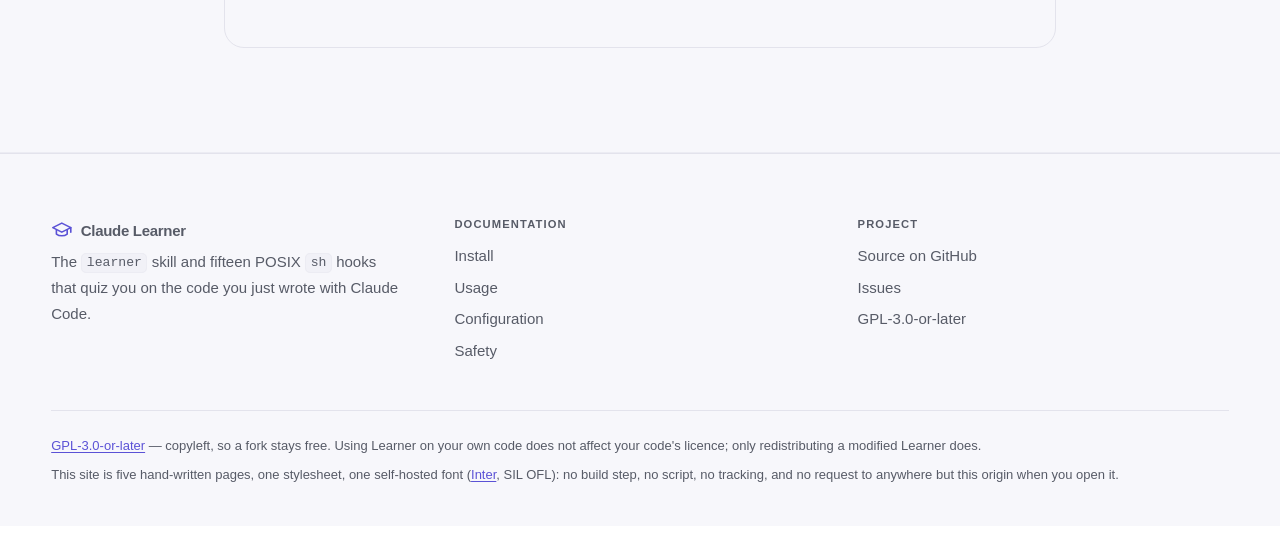
==== commit 1ad265f4: "feat(events): learner-event.sh asked and the events.jsonl schema Add contract/events.schema.json (dr" ====
--- a/docs/index.html
+++ b/docs/index.html
@@ -83,7 +83,7 @@
   <section class="band band-tight band-alt">
     <ul class="stats">
       <li><b>1</b><span>skill, invoked by the hooks</span></li>
-      <li><b>14</b><span>POSIX <code>sh</code> hook files</span></li>
+      <li><b>15</b><span>POSIX <code>sh</code> hook files</span></li>
       <li><b>0</b><span>build steps</span></li>
       <li><b>jq</b><span>the only hard dependency</span></li>
     </ul>
@@ -271,7 +271,7 @@
         </svg>
         Claude Learner
       </a>
-      <p>The <code>learner</code> skill and fourteen POSIX <code>sh</code> hooks that quiz you on the code you just
+      <p>The <code>learner</code> skill and fifteen POSIX <code>sh</code> hooks that quiz you on the code you just
       wrote with Claude Code.</p>
     </div>
     <div>
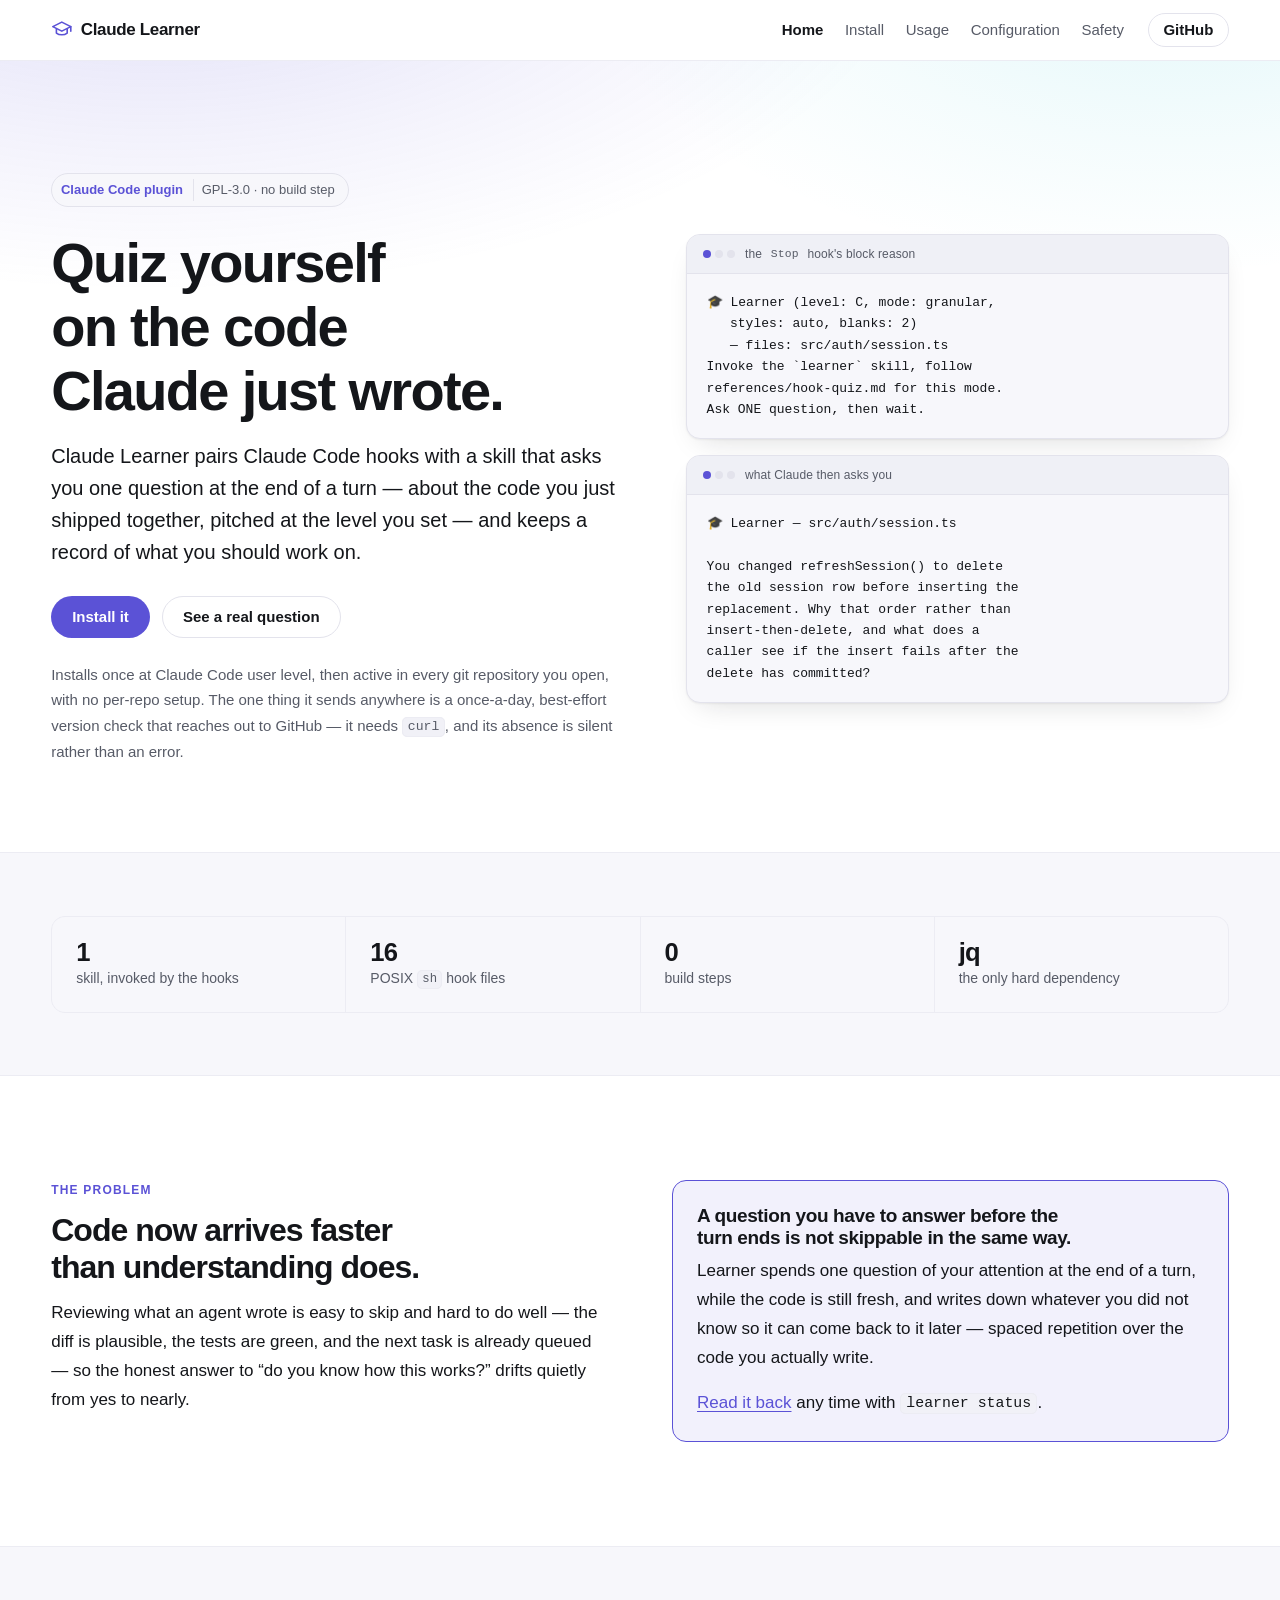
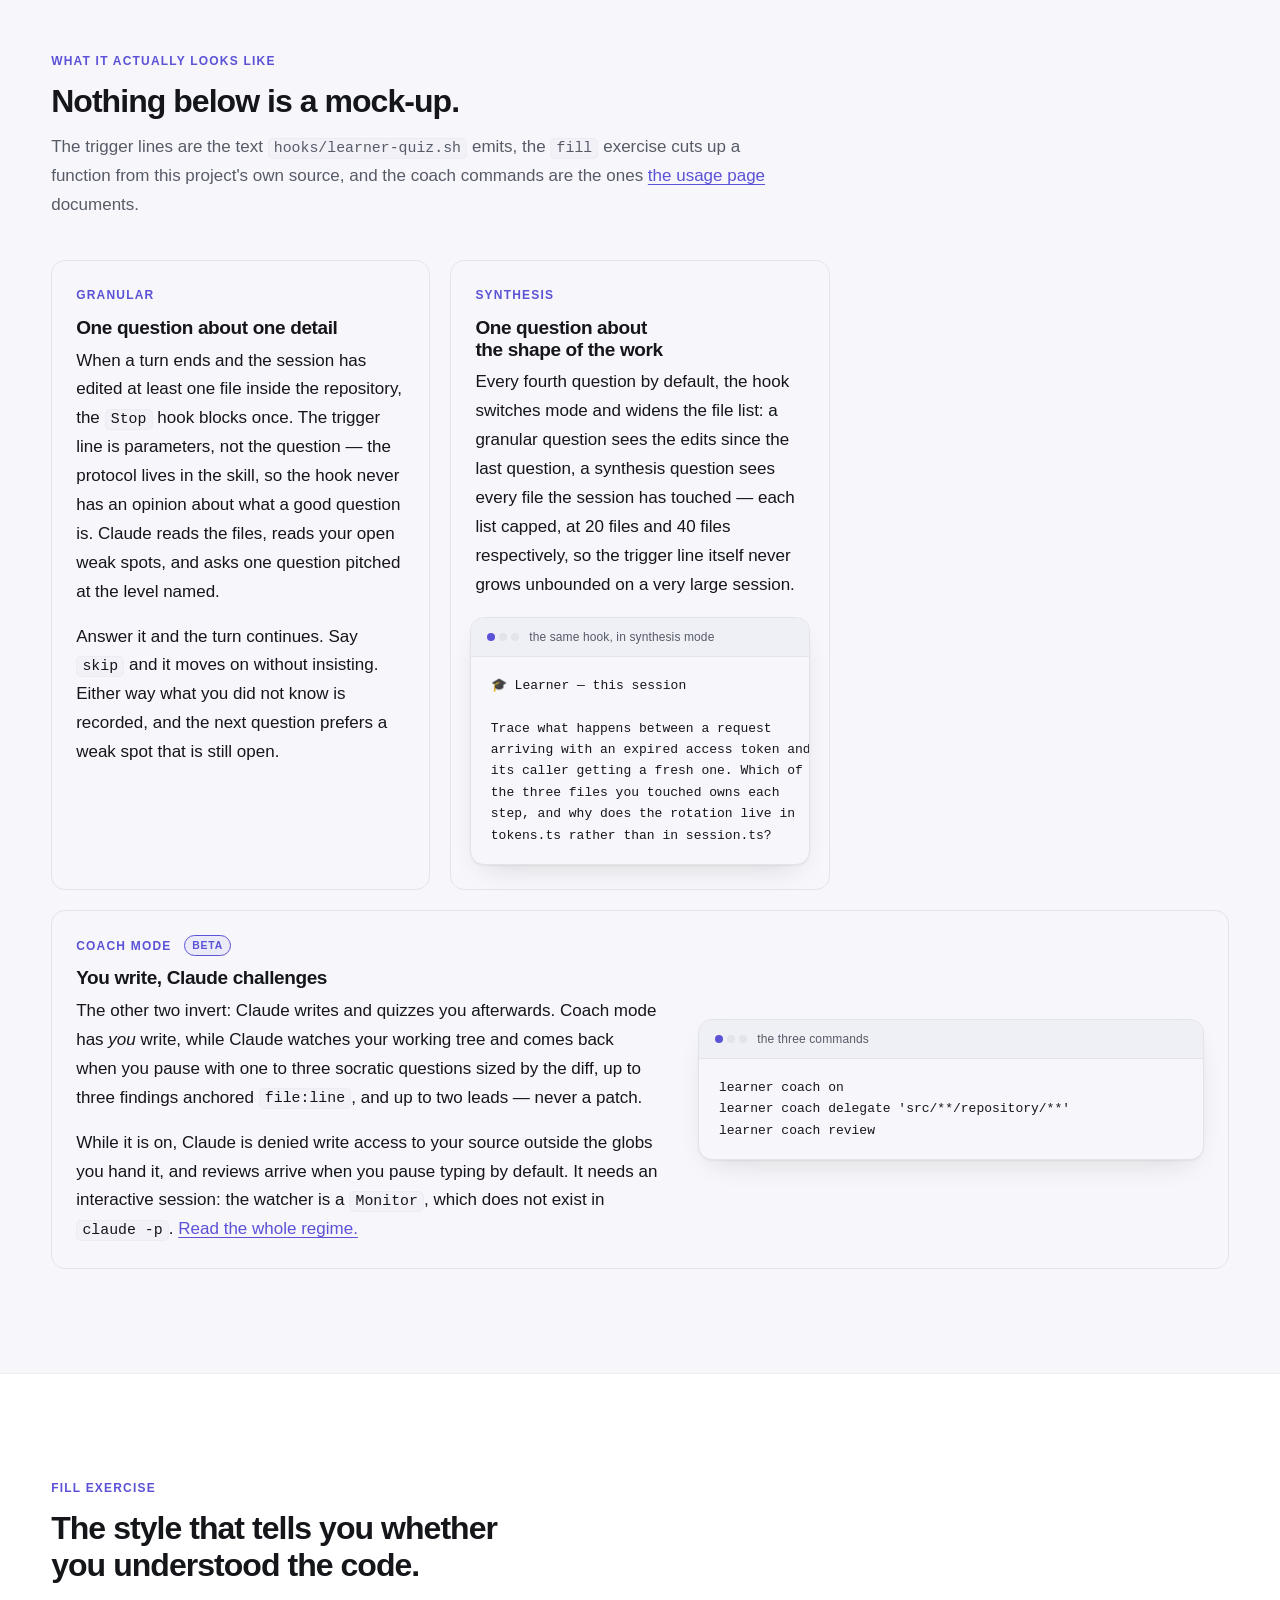
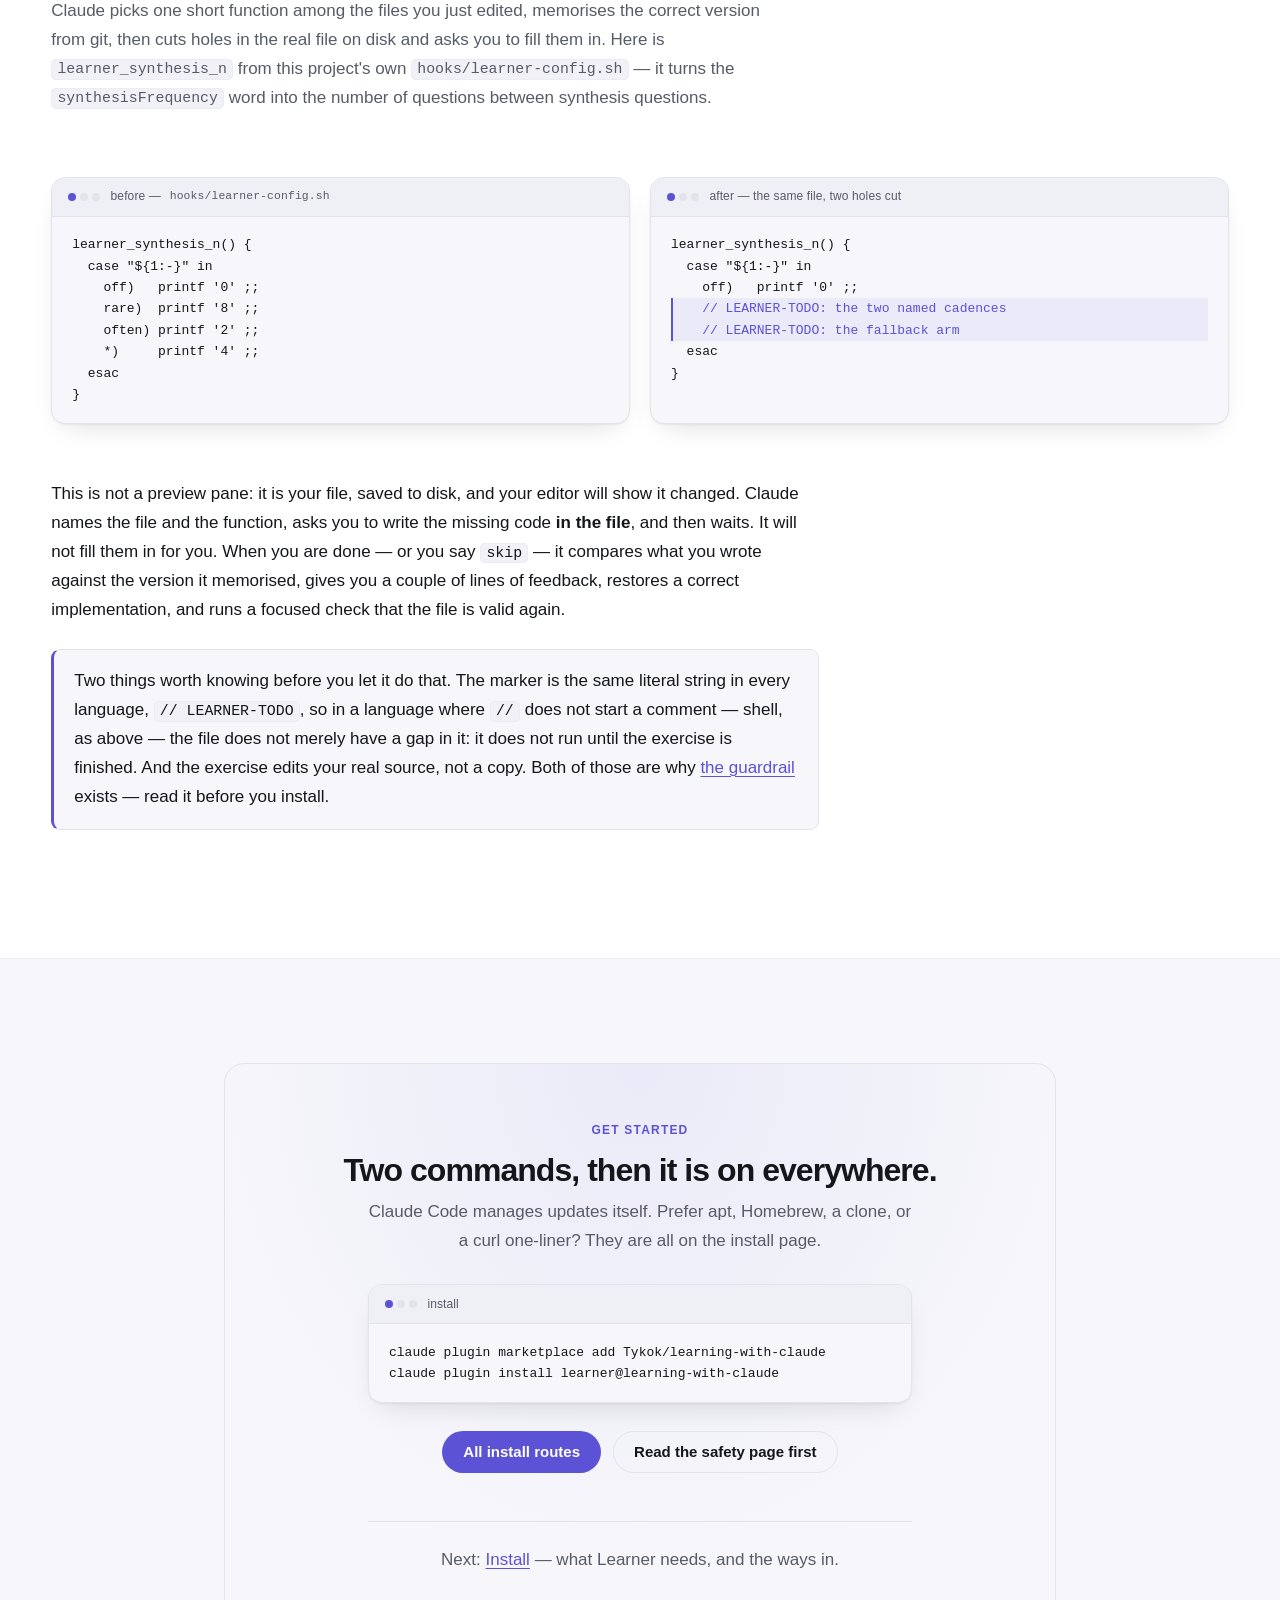
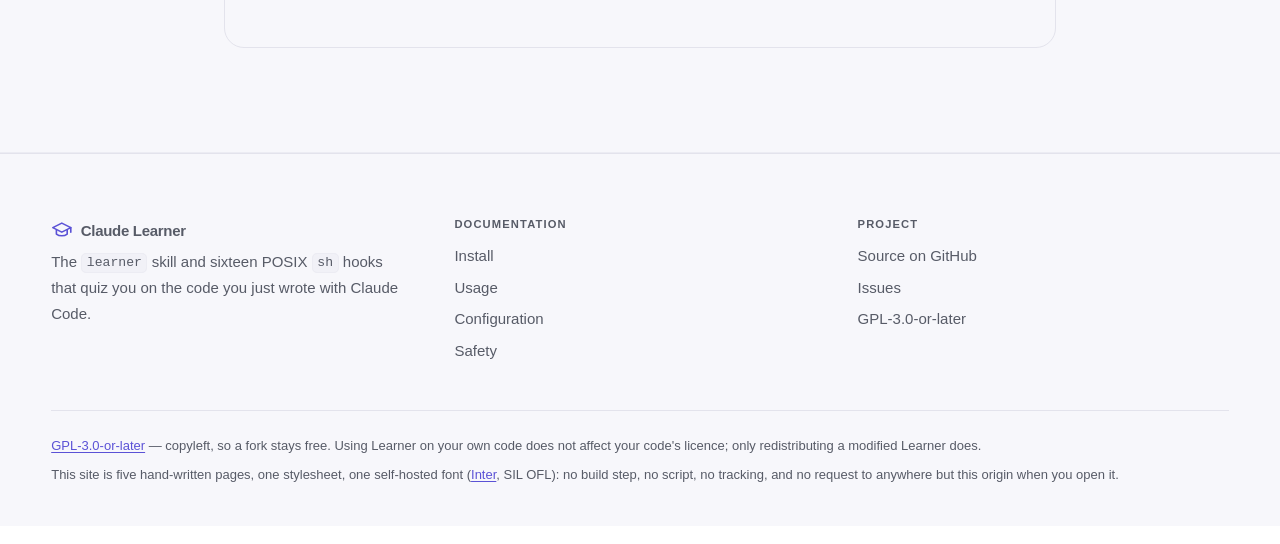
==== commit 2024ea61: "fix(plugin): address marketplace review findings - update: re-install through a shipped, readable le" ====
--- a/docs/index.html
+++ b/docs/index.html
@@ -83,7 +83,7 @@
   <section class="band band-tight band-alt">
     <ul class="stats">
       <li><b>1</b><span>skill, invoked by the hooks</span></li>
-      <li><b>15</b><span>POSIX <code>sh</code> hook files</span></li>
+      <li><b>16</b><span>POSIX <code>sh</code> hook files</span></li>
       <li><b>0</b><span>build steps</span></li>
       <li><b>jq</b><span>the only hard dependency</span></li>
     </ul>
@@ -271,7 +271,7 @@
         </svg>
         Claude Learner
       </a>
-      <p>The <code>learner</code> skill and fifteen POSIX <code>sh</code> hooks that quiz you on the code you just
+      <p>The <code>learner</code> skill and sixteen POSIX <code>sh</code> hooks that quiz you on the code you just
       wrote with Claude Code.</p>
     </div>
     <div>
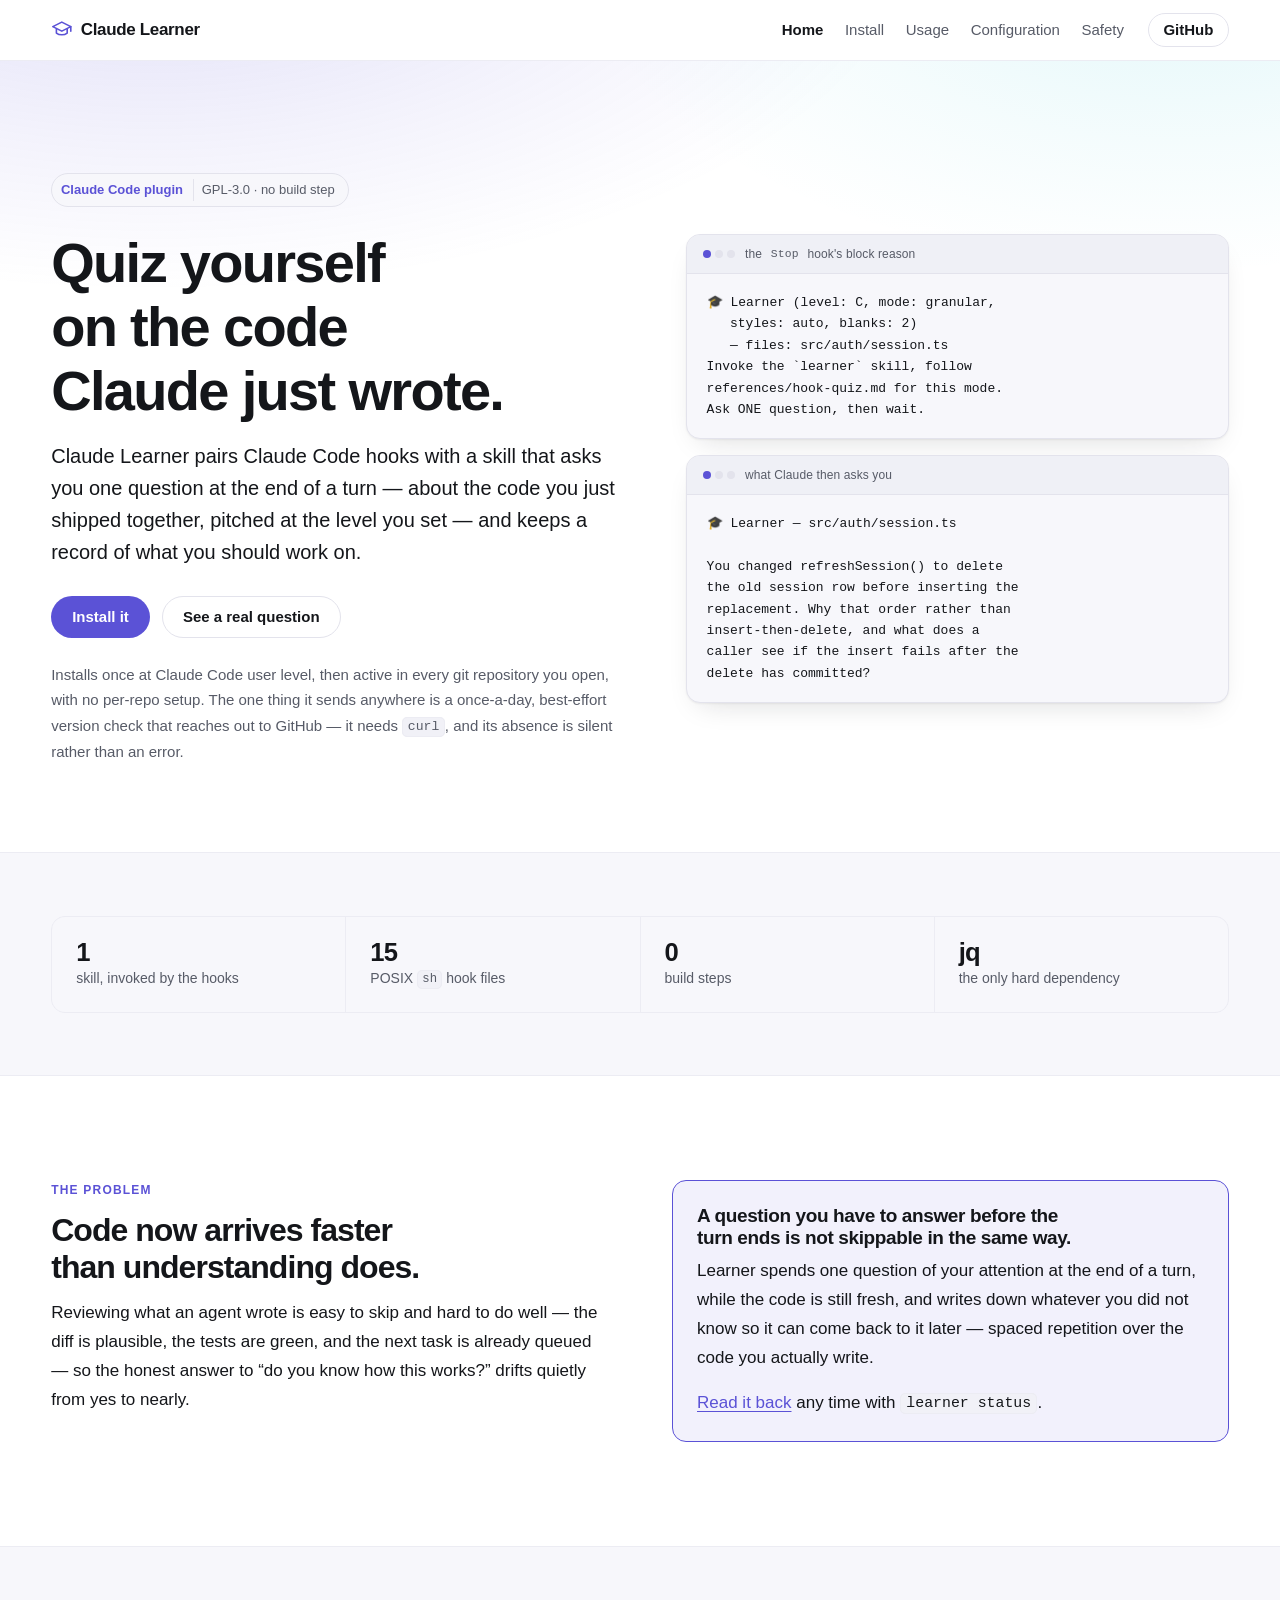
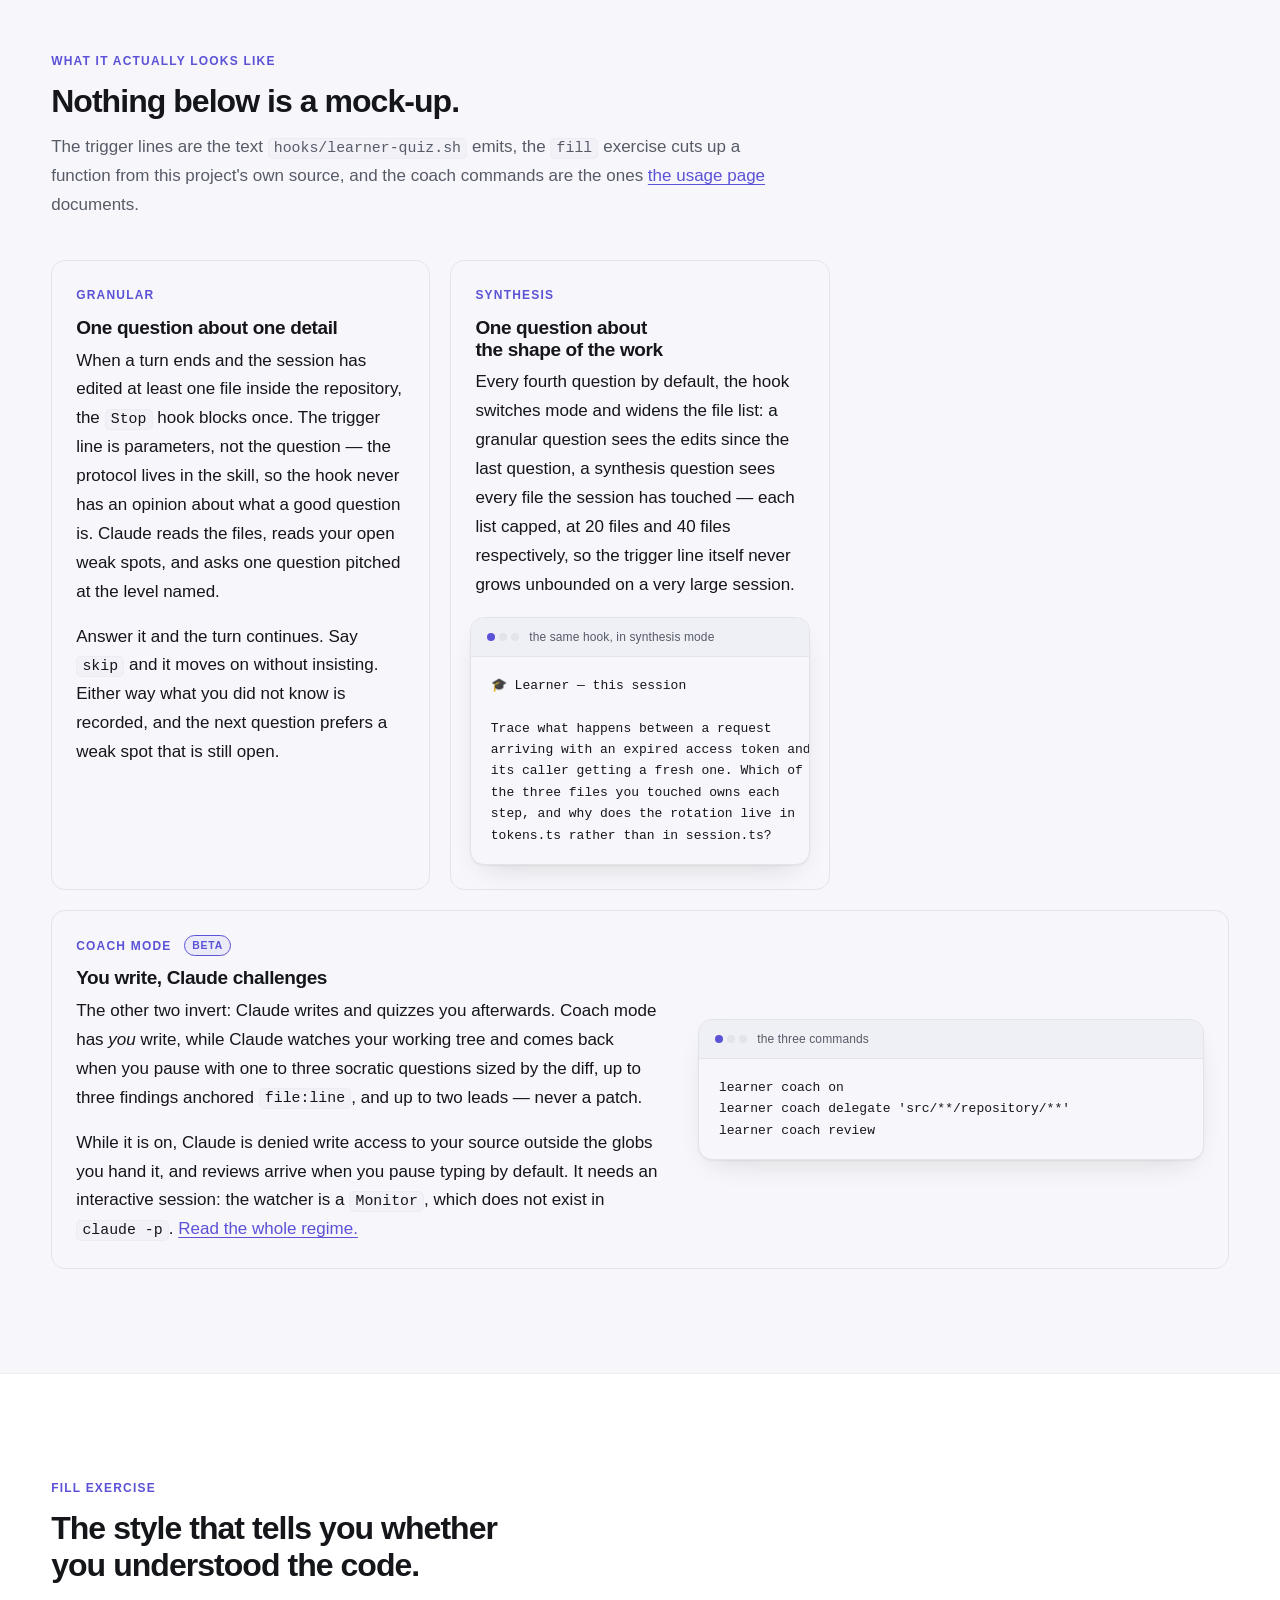
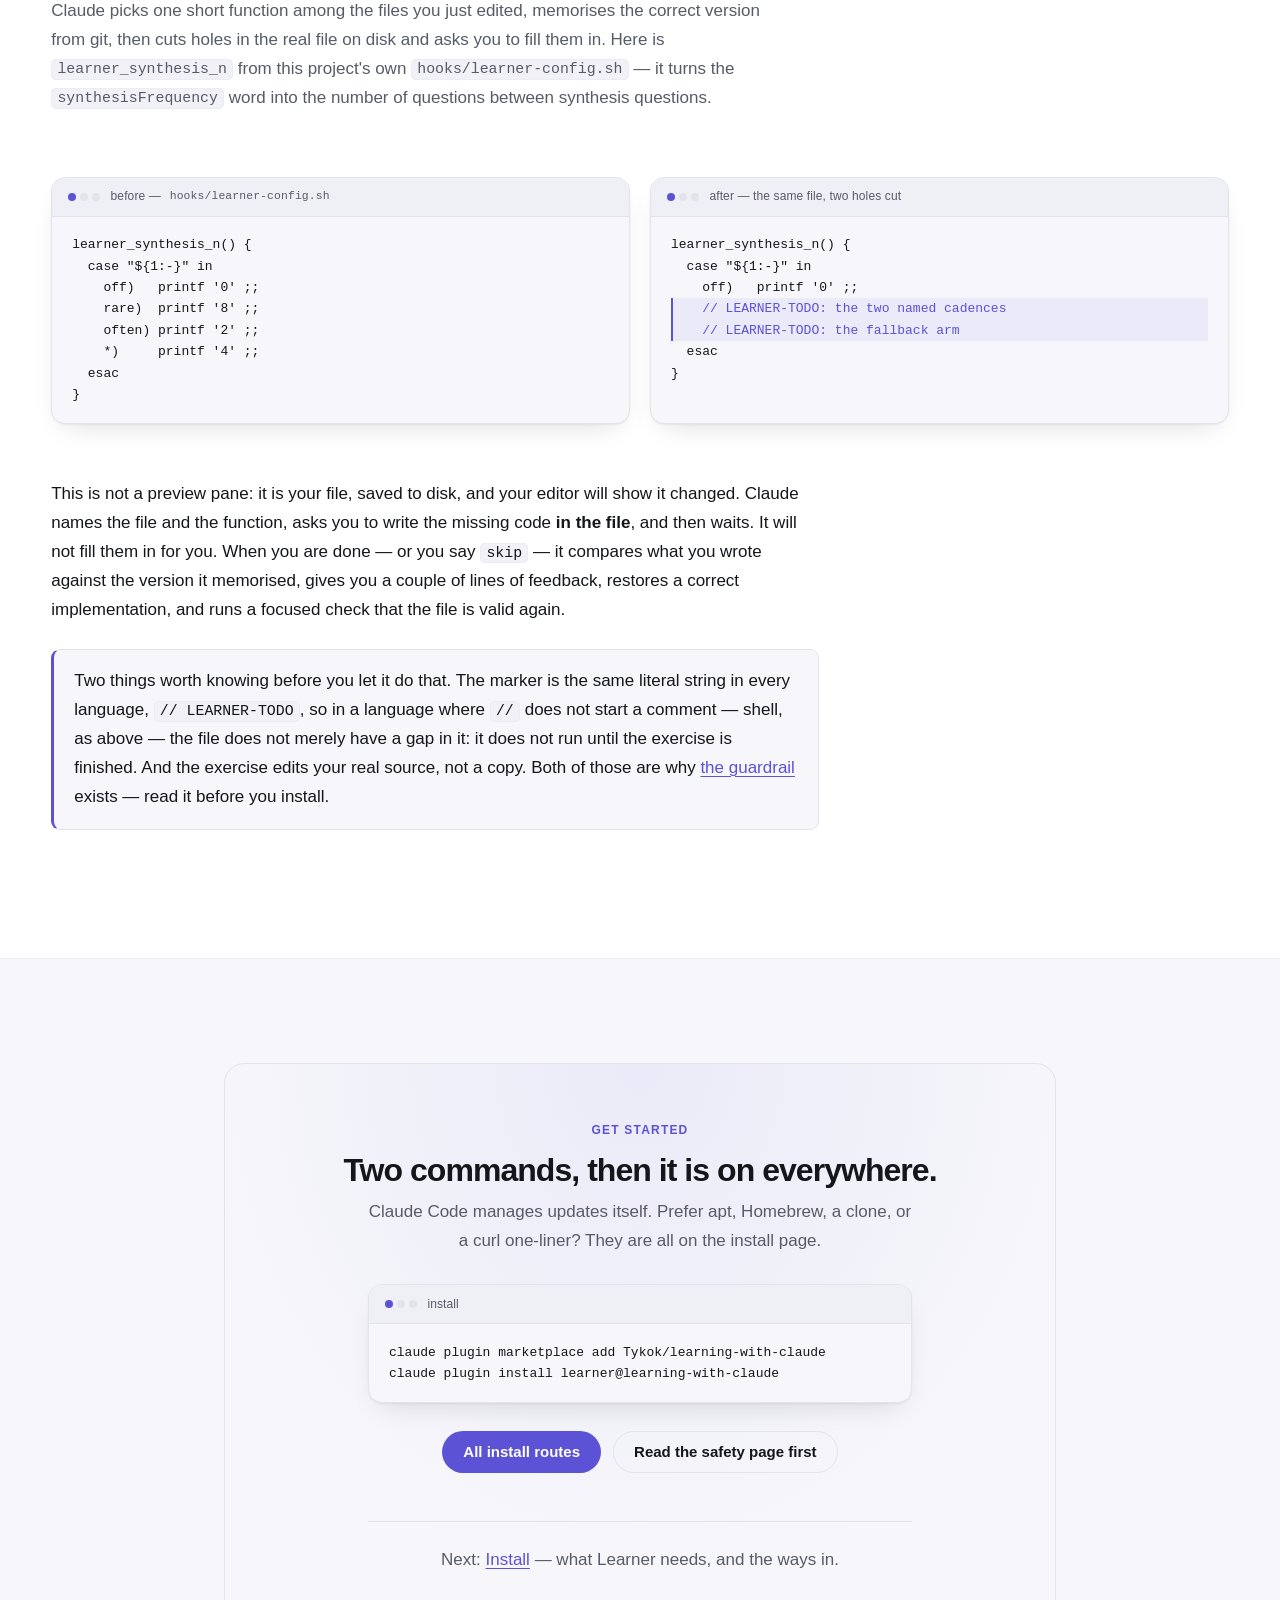
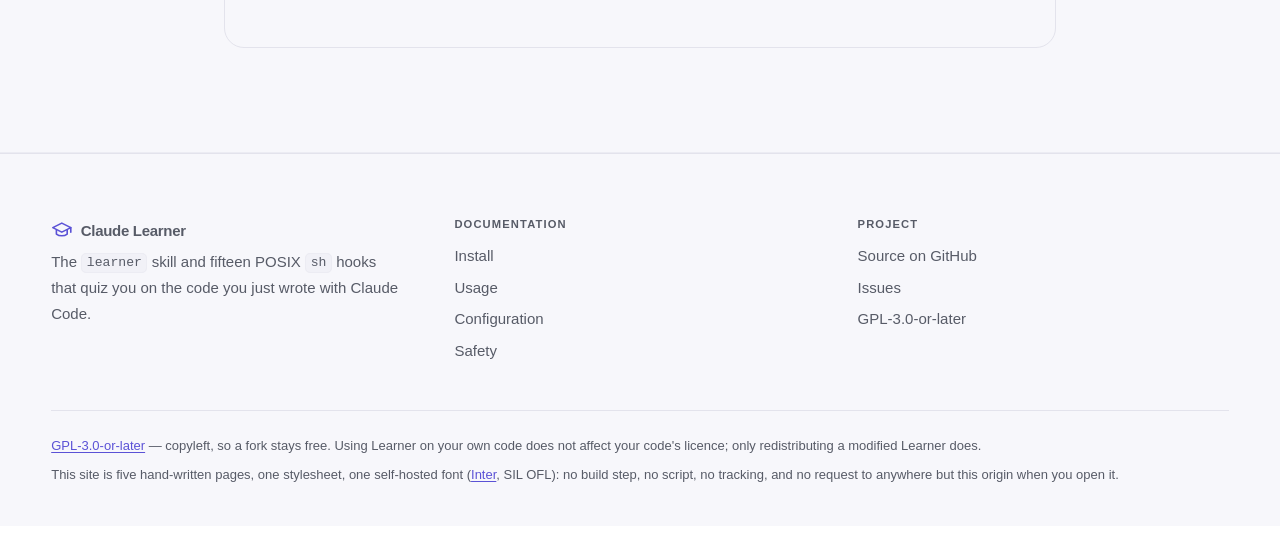
==== commit 588f8a3a: "fix(plugin): address second marketplace review round - Ship no binary: drop the self-hosted woff2 fo" ====
--- a/docs/index.html
+++ b/docs/index.html
@@ -5,7 +5,6 @@
 <meta name="viewport" content="width=device-width, initial-scale=1">
 <title>Claude Learner — quiz yourself on the code Claude just wrote</title>
 <meta name="description" content="Claude Code hooks and a skill that quiz you on the code they just wrote with you, at your level, and track what to work on.">
-<link rel="preload" href="assets/fonts/inter-latin-var.woff2" as="font" type="font/woff2" crossorigin>
 <link rel="stylesheet" href="assets/style.css">
 </head>
 <body>
@@ -83,7 +82,7 @@
   <section class="band band-tight band-alt">
     <ul class="stats">
       <li><b>1</b><span>skill, invoked by the hooks</span></li>
-      <li><b>16</b><span>POSIX <code>sh</code> hook files</span></li>
+      <li><b>15</b><span>POSIX <code>sh</code> hook files</span></li>
       <li><b>0</b><span>build steps</span></li>
       <li><b>jq</b><span>the only hard dependency</span></li>
     </ul>
@@ -271,7 +270,7 @@
         </svg>
         Claude Learner
       </a>
-      <p>The <code>learner</code> skill and sixteen POSIX <code>sh</code> hooks that quiz you on the code you just
+      <p>The <code>learner</code> skill and fifteen POSIX <code>sh</code> hooks that quiz you on the code you just
       wrote with Claude Code.</p>
     </div>
     <div>
--- a/docs/assets/style.css
+++ b/docs/assets/style.css
@@ -5,18 +5,8 @@
    its measured WCAG contrast ratio in a comment beside it. */
 
 /* --- font ------------------------------------------------------------------ */
-/* Inter, variable, latin subset, self-hosted next to this file: the page still
-   makes no request to anywhere but its own origin. Licence in fonts/inter-OFL.txt. */
-@font-face {
-  font-family: "Inter var";
-  font-style: normal;
-  font-weight: 100 900;
-  font-display: swap;
-  src: url("fonts/inter-latin-var.woff2") format("woff2");
-  unicode-range: U+0000-00FF, U+0131, U+0152-0153, U+02BB-02BC, U+02C6, U+02DA,
-    U+02DC, U+0304, U+0308, U+0329, U+2000-206F, U+20AC, U+2122, U+2191, U+2193,
-    U+2212, U+2215, U+FEFF, U+FFFD;
-}
+/* No font file ships: Inter when the reader has it installed, else the
+   platform's own UI face. Plain text, no binary asset, no external request. */
 
 /* --- tokens ---------------------------------------------------------------- */
 
@@ -44,7 +34,7 @@
   --radius-sm: 9px;
 
   --mono: ui-monospace, SFMono-Regular, Menlo, Consolas, "Liberation Mono", monospace;
-  --sans: "Inter var", -apple-system, BlinkMacSystemFont, "Segoe UI", Roboto,
+  --sans: "Inter var", "Inter", -apple-system, BlinkMacSystemFont, "Segoe UI", Roboto,
     "Helvetica Neue", Arial, "Noto Sans", sans-serif;
 
   --shell: 108rem;     /* full-width band content */
